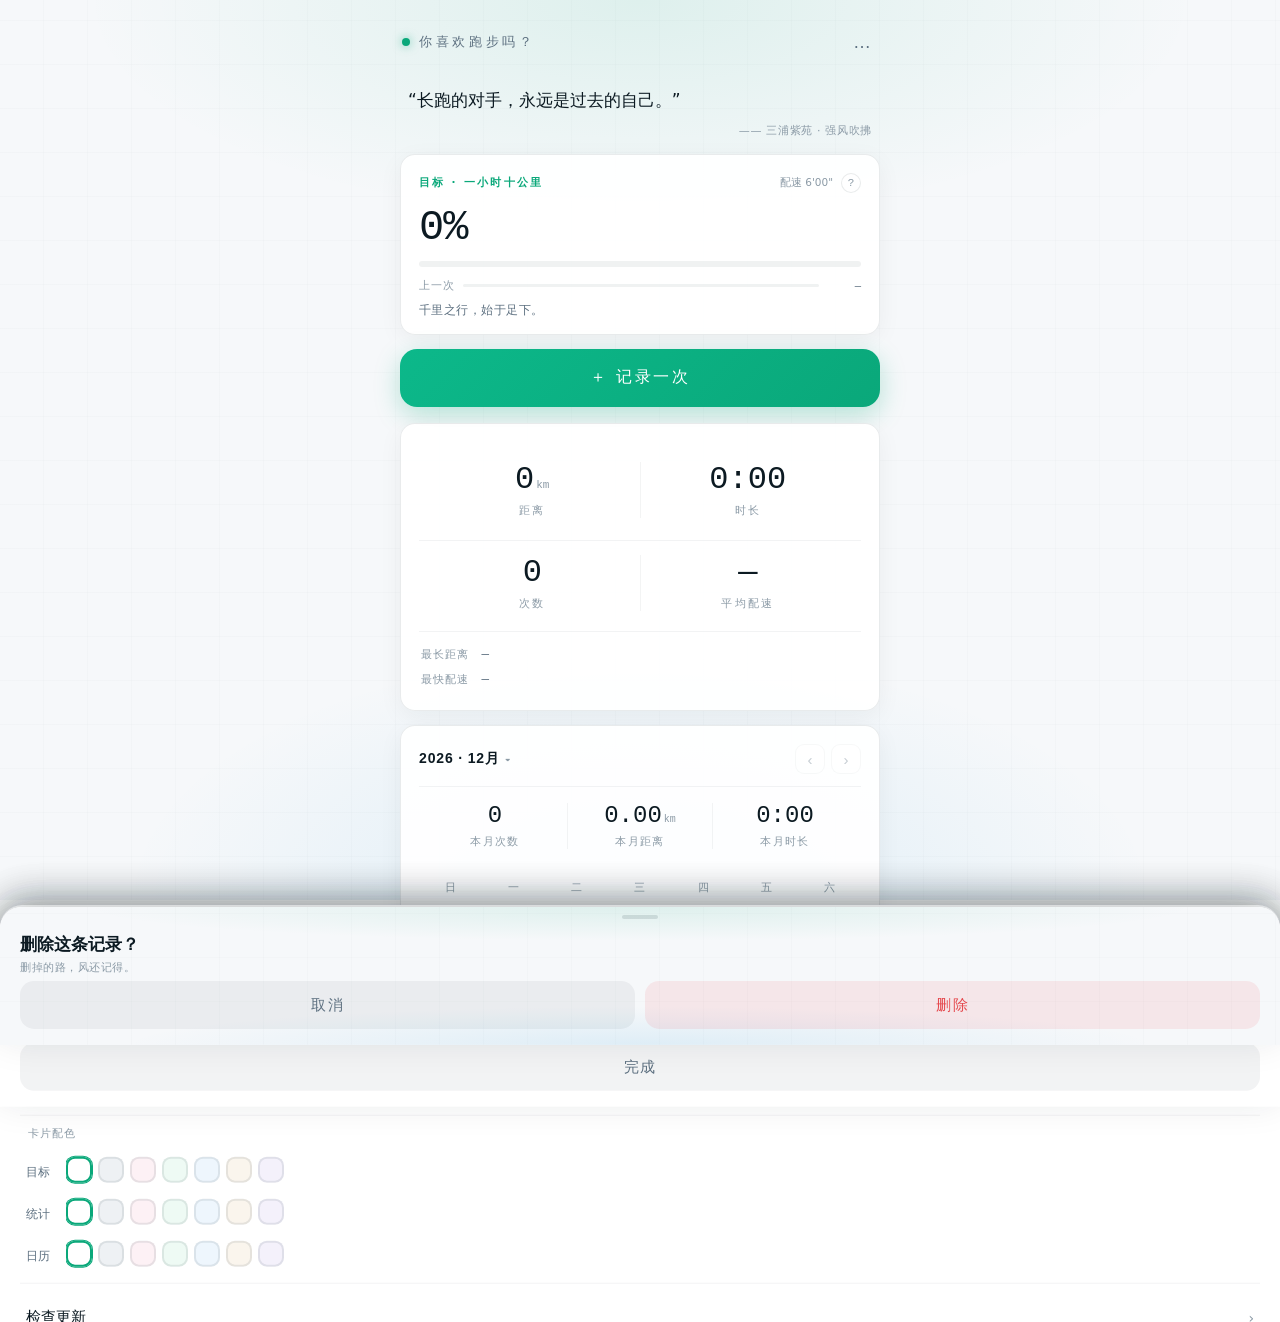
==== src/index.html @ 9d1338ae "v1.0.19: 记录弹「强！」、日历「强」标记、菜单背景与卡片配色" ====
<!DOCTYPE html>
<html lang="zh-CN">
<head>
<meta charset="UTF-8">
<meta name="viewport" content="width=device-width, initial-scale=1, viewport-fit=cover">
<meta name="theme-color" content="#f6f8fa">
<title>强风吹拂2</title>
<link rel="stylesheet" href="style.css">
</head>
<body>
<div class="app">

  <header class="topbar">
    <span class="dot" aria-hidden="true"></span>
    <span class="brand">你喜欢跑步吗？</span>
    <button class="menu-btn" id="menuBtn" aria-label="菜单">&#8230;</button>
  </header>

  <!-- 每日一言 -->
  <section class="quote">
    <p class="quote-text" id="quoteText"></p>
    <p class="quote-author" id="quoteAuthor"></p>
  </section>

  <!-- 目标：一小时十公里 -->
  <section class="card goal" id="goalCard">
    <div class="goal-head">
      <span class="kicker">目标 · 一小时十公里</span>
      <div class="goal-head-right">
        <span class="goal-meta">配速 6&#39;00&quot;</span>
        <button class="info-btn" id="goalInfo" aria-label="进度如何计算">?</button>
      </div>
    </div>
    <div class="goal-nums">
      <span class="big mono" id="goalPct">0%</span>
    </div>
    <div class="bar"><div class="bar-fill" id="goalBar"></div></div>
    <div class="goal-best mono" id="goalBest"></div>
    <div class="last-row">
      <span class="last-lbl">上一次</span>
      <div class="last-bar"><div class="last-fill" id="goalLastBar"></div></div>
      <span class="last-val mono" id="goalLastVal">&mdash;</span>
    </div>
    <p class="goal-pred mono" id="goalPred"></p>
    <p class="poem" id="goalPoem"></p>
  </section>

  <!-- 记录按钮 -->
  <button class="record-btn" id="recordBtn">&#65291; 记录一次</button>

  <!-- 统计 -->
  <section class="card" id="statCard">
    <div class="stats">
      <div class="stat">
        <div class="num mono" id="statDist">0.00<small>km</small></div>
        <div class="lbl">距离</div>
      </div>
      <div class="stat">
        <div class="num mono" id="statTime">0:00</div>
        <div class="lbl">时长</div>
      </div>
    </div>
    <div class="stats stats-b">
      <div class="stat">
        <div class="num mono" id="statCount">0</div>
        <div class="lbl">次数</div>
      </div>
      <div class="stat">
        <div class="num mono" id="statPace">&mdash;</div>
        <div class="lbl">平均配速</div>
      </div>
    </div>
    <div class="best">
      <div class="best-row">
        <span class="best-k">最长距离</span>
        <span class="best-v mono" id="bestDist">&mdash;</span>
      </div>
      <div class="best-row">
        <span class="best-k">最快配速</span>
        <span class="best-v mono" id="bestPace">&mdash;</span>
      </div>
    </div>
  </section>

  <!-- 日历 -->
  <section class="card cal" id="calCard">
    <div class="cal-head">
      <button class="cal-title" id="calTitle" aria-label="跳转月份"></button>
      <div class="cal-nav">
        <button class="nav" id="calPrev" aria-label="上一月">&#8249;</button>
        <button class="nav today-nav" id="calToday">今</button>
        <button class="nav" id="calNext" aria-label="下一月">&#8250;</button>
      </div>
    </div>
    <div class="cal-stats">
      <div class="stat"><div class="num mono" id="mCount">0</div><div class="lbl">本月次数</div></div>
      <div class="stat"><div class="num mono" id="mDist">0.00<small>km</small></div><div class="lbl">本月距离</div></div>
      <div class="stat"><div class="num mono" id="mTime">0:00</div><div class="lbl">本月时长</div></div>
    </div>
    <div class="cal-week"><span>日</span><span>一</span><span>二</span><span>三</span><span>四</span><span>五</span><span>六</span></div>
    <div class="cal-grid" id="calGrid"></div>
    
  </section>

  <footer class="foot">从 0 到 10 km</footer>
</div>

<div class="overlay" id="overlay"></div>

<!-- 记录 / 修改 sheet -->
<div class="sheet" id="recordSheet" role="dialog" aria-modal="true">
  <div class="sheet-handle"></div>
  <div class="sheet-head">
    <div>
      <div class="sheet-title" id="sheetTitle">记录一次</div>
      <div class="sheet-sub">跑过的路，都算数。</div>
    </div>
    <button class="sheet-close" id="sheetClose" aria-label="关闭">&#215;</button>
  </div>
  <div class="sheet-body">
    <div class="field">
      <label>时间</label>
      <div class="field-ctrl">
        <input type="datetime-local" id="fTime">
        <button class="chip" id="fNow">此刻</button>
      </div>
    </div>
    <div class="field">
      <label>距离</label>
      <div class="field-ctrl">
        <input type="number" id="fDist" inputmode="decimal" placeholder="5.00" step="0.01" min="0" max="100">
        <span class="suffix">km</span>
      </div>
    </div>
    <div class="field">
      <label>时长</label>
      <div class="field-ctrl dur">
        <input type="number" id="fMin" inputmode="numeric" placeholder="32" min="0" max="999" aria-label="分钟">
        <span class="colon">:</span>
        <input type="number" id="fSec" inputmode="numeric" placeholder="15" min="0" max="59" aria-label="秒">
      </div>
    </div>
    <div class="pace-chip" id="paceChip">配速 <span id="paceVal" class="mono">&mdash;</span></div>
    <div class="field">
      <label>感受 <span class="opt">· 可不填</span></label>
      <div class="field-ctrl">
        <textarea id="fNote" maxlength="100" rows="3" placeholder="今天跑起来的感觉&hellip;&hellip;"></textarea>
        <span class="counter" id="noteCount">0/100</span>
      </div>
    </div>
  </div>
  <div class="sheet-foot">
    <button class="btn ghost" id="sheetCancel">取消</button>
    <button class="btn primary" id="sheetSave">保存</button>
  </div>
</div>

<!-- 某天详情 sheet -->
<div class="sheet" id="detailSheet" role="dialog" aria-modal="true">
  <div class="sheet-handle"></div>
  <div class="sheet-head">
    <div>
      <div class="sheet-title" id="detailTitle"></div>
      <div class="sheet-sub" id="detailSub"></div>
    </div>
    <button class="sheet-close" id="detailClose" aria-label="关闭">&#215;</button>
  </div>
  <div class="sheet-body" id="detailList"></div>
  <div class="sheet-foot">
    <button class="btn ghost" id="detailDone">完成</button>
  </div>
</div>

<!-- 目标说明 sheet -->
<div class="sheet" id="infoSheet" role="dialog" aria-modal="true">
  <div class="sheet-handle"></div>
  <div class="sheet-head">
    <div>
      <div class="sheet-title">进度怎么算</div>
      <div class="sheet-sub">目标：一次跑完 10 km &middot; 用时 &le; 60 分</div>
    </div>
    <button class="sheet-close" id="infoClose" aria-label="关闭">&#215;</button>
  </div>
  <div class="sheet-body info-body">
    <div class="info-item">
      <div class="info-k">单次含金量</div>
      <div class="info-v">距离达成 &times; (50% + 50% &times; 配速达成)</div>
    </div>
    <div class="info-item">
      <div class="info-k">距离达成</div>
      <div class="info-v">本次距离 &divide; 10 km，封顶 100%</div>
    </div>
    <div class="info-item">
      <div class="info-k">配速达成</div>
      <div class="info-v">6&#39;00&quot; 记 100%，8&#39;00&quot; 记 0%，中间线性</div>
    </div>
    <div class="info-item">
      <div class="info-k">综合进度</div>
      <div class="info-v">历史所有记录里，单次含金量最高的那一次</div>
    </div>
    <div class="info-item">
      <div class="info-k">上一次</div>
      <div class="info-v">最近一次跑步的含金量，仅供参考</div>
    </div>
    <div class="info-item">
      <div class="info-k">达成条件</div>
      <div class="info-v">出现一次 &ge;10 km 且配速 &le;6&#39;00&quot; 的记录</div>
    </div>
    <p class="info-eg mono">例：9 km @ 6&#39;00&quot; &rarr; 90% &times; 100% = 90%<br>慢跑也有积累：3 km @ 10&#39;00&quot; &rarr; 30% &times; 50% = 15%</p>
  </div>
  <div class="sheet-foot">
    <button class="btn ghost" id="infoDone">知道啦</button>
  </div>
</div>
<!-- 月份跳转 sheet -->
<div class="sheet" id="jumpSheet" role="dialog" aria-modal="true">
  <div class="sheet-handle"></div>
  <div class="sheet-head">
    <div>
      <div class="sheet-title">跳转到</div>
      <div class="sheet-sub">有跑步记录的月份</div>
    </div>
    <button class="sheet-close" id="jumpClose" aria-label="关闭">&#215;</button>
  </div>
  <div class="sheet-body" id="jumpList"></div>
</div>
<!-- 菜单 sheet -->
<div class="sheet" id="menuSheet" role="dialog" aria-modal="true">
  <div class="sheet-handle"></div>
  <div class="sheet-head">
    <div>
      <div class="sheet-title">菜单</div>
      <div class="sheet-sub" id="menuVer"></div>
    </div>
    <button class="sheet-close" id="menuClose" aria-label="关闭">&#215;</button>
  </div>
    <div class="bg-sec">
    <div class="bg-lbl">背景</div>
    <div class="bg-row" id="bgRow"></div>
  </div>
  <div class="cardbg-sec">
    <div class="bg-lbl">卡片配色</div>
    <div id="cardBgRows"></div>
  </div>
<div class="menu-list">
    <button class="menu-item" id="menuCheckUpdate"><span>检查更新</span><span class="arrow">&#8250;</span></button>
    <button class="menu-item" id="menuBackup"><span>备份存档</span><span class="arrow">&#8250;</span></button>
    <button class="menu-item" id="menuExport"><span>导出数据（JSON）</span><span class="arrow">&#8250;</span></button>
    <button class="menu-item" id="menuImport"><span>导入数据（JSON）</span><span class="arrow">&#8250;</span></button>
    <button class="menu-item" id="menuDiag"><span>导出诊断日志</span><span class="arrow">&#8250;</span></button>
    <button class="menu-item" id="menuAbout"><span>关于与更新记录</span><span class="arrow">&#8250;</span></button>
  </div>
</div>

<!-- 关于 sheet -->
<div class="sheet" id="aboutSheet" role="dialog" aria-modal="true">
  <div class="sheet-handle"></div>
  <div class="sheet-head">
    <div>
      <div class="sheet-title">强风吹拂2</div>
      <div class="sheet-sub" id="aboutVer"></div>
    </div>
    <button class="sheet-close" id="aboutClose" aria-label="关闭">&#215;</button>
  </div>
  <div class="sheet-body">
    <p class="about-line">从 0 开始，跑向一小时十公里。</p>
    <div class="about-k">更新记录</div>
    <ul class="changelog" id="changelog"></ul>
  </div>
  <div class="sheet-foot">
    <button class="btn ghost" id="aboutDone">完成</button>
  </div>
</div>
<!-- 删除确认 sheet -->
<div class="sheet" id="confirmSheet" role="dialog" aria-modal="true">
  <div class="sheet-handle"></div>
  <div class="confirm-body">
    <div class="sheet-title">删除这条记录？</div>
    <div class="sheet-sub">删掉的路，风还记得。</div>
  </div>
  <div class="sheet-foot">
    <button class="btn ghost" id="confirmCancel">取消</button>
    <button class="btn danger" id="confirmOk">删除</button>
  </div>
</div>

<!-- 彩蛋 -->
<div class="egg" id="egg" role="dialog" aria-modal="true">
  <div class="egg-inner">
    <div class="egg-emoji" id="eggEmoji"></div>
    <div class="egg-title" id="eggTitle"></div>
    <div class="egg-msg" id="eggMsg"></div>
    <button class="btn primary egg-btn" id="eggOk">收下</button>
  </div>
</div>

<!-- 记录鼓励 -->
<div class="praise" id="praise" aria-hidden="true">
  <div class="praise-inner">强！</div>
</div>

<div class="toast" id="toast"></div>
<input type="file" id="importFile" accept="application/json,.json,text/plain" style="display:none">

<script src="app.js"></script>
</body>
</html>
---- src/style.css ----
:root{
  --bg:#f6f8fa;
  --card:#ffffff;
  --ink:#0c1a22;
  --sub:#5d7080;
  --weak:#8b9aa6;
  --green:#0aa87a;
  --blue:#0b8ed6;
  --danger:#e5484d;
  --line:rgba(13,32,45,.09);
  --line-soft:rgba(13,32,45,.05);
  --mono:ui-monospace,"SF Mono",Menlo,Consolas,monospace;
  --sans:-apple-system,"PingFang SC","Microsoft YaHei",system-ui,sans-serif;
}

*{box-sizing:border-box;margin:0;padding:0;-webkit-tap-highlight-color:transparent;}
html{-webkit-text-size-adjust:100%;}

body::before{
  content:'';
  position:fixed;inset:0;z-index:-1;
  background-color:var(--bg);
  background-image:
    radial-gradient(70% 40% at 50% 0%, rgba(10,168,122,.10), transparent 62%),
    radial-gradient(65% 45% at 50% 100%, rgba(11,142,214,.10), transparent 62%),
    repeating-linear-gradient(0deg, transparent 0 43px, rgba(13,32,45,.035) 44px),
    repeating-linear-gradient(90deg, transparent 0 43px, rgba(13,32,45,.035) 44px);
}

body{
  font-family:var(--sans);
  color:var(--ink);

  min-height:100vh;
  min-height:100dvh;
}

.app{
  max-width:520px;
  margin:0 auto;
  padding:calc(env(safe-area-inset-top) + 6px) 20px calc(env(safe-area-inset-bottom) + 110px);
}

.mono{font-family:var(--mono);font-variant-numeric:tabular-nums;}

/* ---------- 顶栏 ---------- */
.topbar{display:flex;align-items:center;gap:9px;padding:14px 2px 18px;}
.dot{
  width:8px;height:8px;border-radius:50%;
  background:var(--green);
  box-shadow:0 0 10px rgba(10,168,122,.55);
  animation:breathe 2.6s ease-in-out infinite;
}
@keyframes breathe{0%,100%{opacity:.5;transform:scale(.85);}50%{opacity:1;transform:scale(1.05);}}
.brand{font-size:13px;color:var(--sub);letter-spacing:.28em;font-weight:500;}
.menu-btn{margin-left:auto;width:32px;height:32px;border:none;background:transparent;color:var(--sub);font-size:18px;line-height:1;cursor:pointer;border-radius:9px;}
.menu-btn:active{background:rgba(13,32,45,.05);}
.menu-list{padding:4px 2px 10px;}
.menu-item{display:flex;justify-content:space-between;align-items:center;width:100%;padding:14px 4px;border:none;background:transparent;font-size:15px;color:var(--ink);cursor:pointer;border-bottom:1px solid var(--line-soft);font-family:var(--sans);}
.menu-item:last-child{border-bottom:none;}
.menu-item .arrow{color:var(--weak);font-size:14px;}
.menu-item:active{color:var(--green);}

/* ---------- 背景选择 ---------- */
.bg-sec{padding:4px 4px 14px;border-bottom:1px solid var(--line-soft);margin-bottom:6px;}
.bg-lbl{font-size:11px;color:var(--weak);letter-spacing:.1em;margin:0 0 10px 4px;}
.bg-row{display:flex;gap:9px;overflow-x:auto;padding:2px 4px 10px;scrollbar-width:none;-webkit-overflow-scrolling:touch;}
.bg-row::-webkit-scrollbar{display:none;}
.bg-swatch{flex:0 0 auto;width:42px;height:42px;border-radius:13px;border:2px solid var(--line);background-color:#f6f8fa;cursor:pointer;padding:0;}
.bg-swatch.on{border-color:var(--green);box-shadow:0 0 0 1px var(--green);}

/* ---------- 卡片配色 ---------- */
.cardbg-sec{padding:4px 4px 6px;border-bottom:1px solid var(--line-soft);margin-bottom:6px;}
.cbg-row{display:flex;align-items:center;gap:8px;padding:4px 2px;}
.cbg-label{flex:0 0 32px;font-size:12px;color:var(--sub);}
.cbg-swatches{display:flex;gap:6px;overflow-x:auto;scrollbar-width:none;-webkit-overflow-scrolling:touch;padding:2px 0 6px;}
.cbg-swatches::-webkit-scrollbar{display:none;}
.cbg-swatch{flex:0 0 auto;width:26px;height:26px;border-radius:9px;border:2px solid var(--line);cursor:pointer;padding:0;}
.cbg-swatch.on{border-color:var(--green);box-shadow:0 0 0 1px var(--green);}
.card.tint-mist{background:rgba(238,241,244,.95);}
.card.tint-sakura{background:rgba(253,241,245,.95);}
.card.tint-mint{background:rgba(238,250,244,.95);}
.card.tint-sky{background:rgba(238,246,253,.95);}
.card.tint-cream{background:rgba(250,245,236,.95);}
.card.tint-lav{background:rgba(244,241,251,.95);}

body[data-bg="snow"]::before{background-color:#ffffff;background-image:none;}
body[data-bg="mist"]::before{background-color:#eef1f4;background-image:none;}
body[data-bg="sakura"]::before{background-color:#fdf1f5;background-image:none;}
body[data-bg="mint"]::before{background-color:#eefaf4;background-image:none;}
body[data-bg="sky"]::before{background-color:#eef6fd;background-image:none;}
body[data-bg="cream"]::before{background-color:#faf5ec;background-image:none;}
body[data-bg="lav"]::before{background-color:#f4f1fb;background-image:none;}
body[data-bg="lines-h"]::before{background-color:#f7f8fa;background-image:repeating-linear-gradient(0deg, transparent 0 13px, rgba(13,32,45,.05) 14px);}
body[data-bg="lines-v"]::before{background-color:#f7f8fa;background-image:repeating-linear-gradient(90deg, transparent 0 13px, rgba(13,32,45,.05) 14px);}
body[data-bg="diag"]::before{background-color:#f7f8fa;background-image:repeating-linear-gradient(45deg, rgba(13,32,45,.05) 0 1px, transparent 1px 11px);}
body[data-bg="grid"]::before{background-color:#f7f8fa;background-image:repeating-linear-gradient(0deg, transparent 0 19px, rgba(13,32,45,.05) 20px),repeating-linear-gradient(90deg, transparent 0 19px, rgba(13,32,45,.05) 20px);}
body[data-bg="dots"]::before{background-color:#f7f8fa;background-image:radial-gradient(rgba(13,32,45,.09) 1.2px, transparent 1.3px);background-size:16px 16px;}
body[data-bg="waves"]::before{background-color:#f7f8fa;background-image:radial-gradient(circle at 0 0, rgba(13,32,45,.055) 2px, transparent 2.5px),radial-gradient(circle at 16px 16px, rgba(13,32,45,.055) 2px, transparent 2.5px);background-size:32px 32px;}
body[data-bg="cross"]::before{background-color:#f7f8fa;background-image:repeating-linear-gradient(45deg, rgba(13,32,45,.045) 0 1px, transparent 1px 12px),repeating-linear-gradient(-45deg, rgba(13,32,45,.045) 0 1px, transparent 1px 12px);}

.about-line{font-size:13px;color:var(--sub);margin-bottom:14px;}
.about-k{font-size:11px;color:var(--weak);letter-spacing:.1em;margin-bottom:8px;}
.changelog{list-style:none;}
.changelog li{font-size:12.5px;color:var(--ink);line-height:1.7;padding:6px 0;border-bottom:1px solid var(--line-soft);}
.changelog li:last-child{border-bottom:none;}

/* ---------- 卡片 ---------- */
.card{
  background:rgba(255,255,255,.92);
  border:1px solid var(--line);
  border-radius:15px;
  box-shadow:0 6px 24px rgba(13,32,45,.05);
  padding:18px 18px 16px;
  margin-bottom:14px;
}

/* ---------- 每日一言 ---------- */
.quote{padding:10px 8px 16px;}
.quote-text{
  font-size:17px;line-height:1.7;font-weight:500;
  animation:quoteIn .6s cubic-bezier(.22,.61,.36,1), quoteBreath 5s ease-in-out 1s infinite;
}
.quote-author{text-align:right;margin-top:8px;font-size:11px;color:var(--weak);letter-spacing:.06em;}
@keyframes quoteIn{from{opacity:0;transform:translateY(8px);}to{opacity:1;transform:none;}}
@keyframes quoteBreath{0%,100%{opacity:1;}50%{opacity:.78;}}

/* ---------- 目标 ---------- */
.goal-head{display:flex;justify-content:space-between;align-items:center;margin-bottom:14px;gap:10px;}
.kicker{font-size:10.5px;color:var(--green);letter-spacing:.22em;font-weight:600;}
.goal-meta{font-size:10.5px;color:var(--weak);white-space:nowrap;}
.bar{height:6px;border-radius:999px;background:rgba(13,32,45,.06);overflow:hidden;margin-bottom:12px;}
.bar-fill{
  height:100%;width:0;border-radius:999px;
  background:linear-gradient(90deg,#0aa87a,#2bd9a4);
  box-shadow:0 0 12px rgba(10,168,122,.4);
  transition:width .6s cubic-bezier(.22,.61,.36,1);
}
.goal-nums{display:flex;align-items:baseline;gap:6px;margin-bottom:12px;}
.goal-nums .big{font-size:clamp(30px,9vw,42px);font-weight:200;letter-spacing:-.02em;line-height:1;}
.goal-best{font-size:11px;color:var(--sub);white-space:nowrap;font-weight:400;text-align:right;} .goal-best:empty{display:none;}
.goal-pred{font-size:11px;color:var(--weak);margin-top:8px;text-align:right;letter-spacing:.04em;}
.goal-head-right{display:flex;align-items:center;gap:8px;}
.info-btn{
  width:20px;height:20px;border:1px solid var(--line);border-radius:50%;
  background:#fff;color:var(--weak);font-family:var(--mono);font-size:11px;
  cursor:pointer;display:flex;align-items:center;justify-content:center;padding:0;
}
.info-btn:active{transform:scale(.92);}
.last-row{display:flex;align-items:center;gap:8px;margin-top:10px;}
.last-lbl{font-size:10.5px;color:var(--weak);letter-spacing:.1em;white-space:nowrap;}
.last-bar{flex:1;height:3px;border-radius:999px;background:rgba(13,32,45,.06);overflow:hidden;}
.last-fill{height:100%;width:0;border-radius:999px;background:rgba(10,168,122,.5);transition:width .6s cubic-bezier(.22,.61,.36,1);}
.last-val{font-size:10.5px;color:var(--sub);min-width:34px;text-align:right;white-space:nowrap;}
.info-body{padding-bottom:2px;}
.info-item{padding:10px 0;border-bottom:1px solid var(--line-soft);}
.info-item:last-of-type{border-bottom:none;}
.info-k{font-size:11px;color:var(--weak);letter-spacing:.08em;margin-bottom:4px;}
.info-v{font-size:13px;color:var(--ink);line-height:1.6;}
.info-eg{margin-top:12px;font-size:11.5px;color:var(--green);background:rgba(10,168,122,.06);border:1px solid rgba(10,168,122,.16);border-radius:10px;padding:8px 12px;text-align:center;}
.poem{margin-top:10px;font-size:11.5px;color:var(--sub);letter-spacing:.04em;}

/* ---------- 记录按钮 ---------- */
.record-btn{
  display:block;width:100%;height:58px;margin:6px 0 16px;
  border:none;border-radius:17px;cursor:pointer;
  font-family:var(--sans);font-size:16px;letter-spacing:.16em;color:#fff;
  background:linear-gradient(135deg,#0cb88a,#0aa87a);
  box-shadow:0 8px 26px rgba(10,168,122,.28);
  animation:glow 4s ease-in-out infinite;
}
.record-btn:active{transform:scale(.985);}
@keyframes glow{0%,100%{box-shadow:0 8px 26px rgba(10,168,122,.28);}50%{box-shadow:0 10px 38px rgba(10,168,122,.46);}}

/* ---------- 统计 ---------- */
.stats{display:flex;padding:20px 6px;}
.stat{flex:1;text-align:center;}
.stat + .stat{border-left:1px solid var(--line-soft);}
.stat .num{font-size:clamp(24px,7vw,32px);font-weight:200;line-height:1.1;}
.stat .num small{font-size:11px;color:var(--weak);font-weight:400;margin-left:2px;}
.stat .lbl{margin-top:6px;font-size:11px;color:var(--weak);letter-spacing:.2em;}


/* ---------- 次数 / 平均配速（第二行） ---------- */
.stats-b{border-top:1px solid var(--line-soft);padding:14px 6px 18px;margin-top:2px;}

.best{border-top:1px solid var(--line-soft);padding:10px 2px 2px;margin-top:2px;}
.best-row{display:grid;grid-template-columns:auto 1fr;align-items:center;padding:5px 0;gap:12px;}
.best-k{font-size:11px;color:var(--weak);letter-spacing:.1em;white-space:nowrap;}
.best-v{display:flex;align-items:center;font-size:12.5px;color:var(--sub);font-variant-numeric:tabular-nums;} .bv{white-space:nowrap;} .bv-d{min-width:82px;text-align:right;} .bv-p{min-width:62px;text-align:right;} .bv-date{margin-left:auto;text-align:right;}

/* ---------- 日历 ---------- */
.cal-stats{display:flex;padding:16px 4px 14px;border-top:1px solid var(--line-soft);margin-bottom:14px;}
.cal-stats .stat .num{font-size:clamp(18px,5.5vw,24px);}
.cal-stats .stat .num small{font-size:10px;}
.cal-stats .stat .lbl{margin-top:5px;font-size:10.5px;letter-spacing:.14em;}
.cal-head{display:flex;justify-content:space-between;align-items:center;margin-bottom:12px;}
.cal-title{font-size:14px;font-weight:600;letter-spacing:.06em;border:none;background:transparent;color:var(--ink);cursor:pointer;padding:0;display:inline-flex;align-items:center;gap:5px;}
.cal-title::after{content:'▾';font-size:10px;color:var(--weak);}
.jump-item.current{color:var(--green);font-weight:600;}
.jump-empty{font-size:12.5px;color:var(--weak);text-align:center;padding:26px 0;}
.cal-nav{display:flex;gap:6px;}
.nav.disabled{opacity:.35;pointer-events:none;}
.nav{
  width:30px;height:30px;border:1px solid var(--line);
  background:#fff;border-radius:9px;color:var(--sub);
  font-size:15px;cursor:pointer;line-height:1;
  display:flex;align-items:center;justify-content:center;
}
.nav:active{transform:scale(.94);}
.today-nav{font-size:11px;letter-spacing:.05em;display:none;}
.today-nav.show{display:flex;}
.cal-week{display:grid;grid-template-columns:repeat(7,1fr);margin-bottom:4px;}
.cal-week span{text-align:center;font-size:10.5px;color:var(--weak);padding:4px 0;}
.cal-grid{display:grid;grid-template-columns:repeat(7,1fr);gap:2px;}
.day{
  height:46px;display:flex;flex-direction:column;align-items:center;justify-content:center;gap:3px;
  border-radius:12px;cursor:pointer;font-size:13px;color:var(--ink);
}
.day.blank{cursor:default;}
.day.today{border:1px solid var(--green);color:var(--green);font-weight:600;}
.day .mark{font-size:10px;line-height:1;font-weight:600;color:transparent;}
.day.has .mark{color:var(--blue);text-shadow:0 0 8px rgba(11,142,214,.45);}
.day:active{background:rgba(13,32,45,.04);}


.foot{text-align:center;font-size:10.5px;color:var(--weak);letter-spacing:.2em;padding-top:8px;}

/* ---------- 弹层 ---------- */
.overlay{
  position:fixed;inset:0;z-index:30;
  background:rgba(13,32,45,.22);
  opacity:0;pointer-events:none;transition:opacity .3s;
}
.overlay.open{opacity:1;pointer-events:auto;}

.sheet{
  position:fixed;left:0;right:0;bottom:0;z-index:40;
  background:#fff;border-radius:22px 22px 0 0;
  padding:8px 20px calc(env(safe-area-inset-bottom) + 16px);
  max-height:88dvh;overflow-y:auto;
  box-shadow:0 -8px 40px rgba(13,32,45,.12);
  transform:translateY(105%);
  transition:transform .3s cubic-bezier(.22,.61,.36,1);
}
.sheet.open{transform:translateY(0);}
.sheet-handle{width:36px;height:4px;border-radius:999px;background:rgba(13,32,45,.12);margin:0 auto 14px;}
.sheet-head{display:flex;justify-content:space-between;align-items:flex-start;margin-bottom:16px;}
.sheet-title{font-size:17px;font-weight:600;}
.sheet-sub{font-size:11px;color:var(--weak);margin-top:4px;letter-spacing:.05em;}
.sheet-close{
  width:30px;height:30px;border:none;border-radius:50%;
  background:rgba(13,32,45,.05);color:var(--sub);font-size:16px;cursor:pointer;
}
.confirm-body::before{
  content:'';
  position:fixed;inset:0;z-index:-1;
  background-color:var(--bg);
  background-image:
    radial-gradient(70% 40% at 50% 0%, rgba(10,168,122,.10), transparent 62%),
    radial-gradient(65% 45% at 50% 100%, rgba(11,142,214,.10), transparent 62%),
    repeating-linear-gradient(0deg, transparent 0 43px, rgba(13,32,45,.035) 44px),
    repeating-linear-gradient(90deg, transparent 0 43px, rgba(13,32,45,.035) 44px);
}

body{padding:6px 2px 18px;}

/* ---------- 表单 ---------- */
.field{margin-bottom:16px;}
.field label{display:flex;justify-content:space-between;font-size:11px;color:var(--sub);letter-spacing:.1em;margin-bottom:8px;}
.field label .opt{color:var(--weak);font-weight:400;letter-spacing:.05em;}
.field-ctrl{
  display:flex;align-items:center;gap:8px;
  background:rgba(13,32,45,.03);border:1px solid var(--line);
  border-radius:12px;padding:0 12px;min-height:46px;
}
.field input,.field textarea{
  border:none;outline:none;background:transparent;
  font-family:var(--mono);font-size:16px;color:var(--ink);
  width:100%;padding:10px 0;font-variant-numeric:tabular-nums;
}
.field .suffix,.field .colon{font-size:12px;color:var(--weak);}
.dur input{text-align:center;}
.counter{font-size:10.5px;color:var(--weak);white-space:nowrap;}
.field textarea{font-family:var(--sans);resize:none;line-height:1.6;font-size:16px;}
.chip{
  border:1px solid var(--line);background:#fff;border-radius:999px;
  padding:5px 12px;font-size:11px;color:var(--sub);cursor:pointer;white-space:nowrap;
}
.chip:active{transform:scale(.95);}
.pace-chip{
  display:inline-flex;align-items:center;gap:6px;
  font-size:12px;color:var(--sub);margin:-2px 0 16px;
  background:rgba(10,168,122,.08);border:1px solid rgba(10,168,122,.18);
  border-radius:999px;padding:5px 12px;
}
.pace-chip .mono{font-size:14px;color:var(--green);font-weight:500;}
.pace-chip.slow{background:rgba(11,142,214,.07);border-color:rgba(11,142,214,.18);}
.pace-chip.slow .mono{color:var(--blue);}

/* ---------- 按钮 ---------- */
.sheet-foot{display:flex;gap:10px;padding-top:6px;}
.btn{
  flex:1;height:48px;border:none;border-radius:14px;
  font-family:var(--sans);font-size:15px;letter-spacing:.1em;cursor:pointer;
}
.btn:active{transform:scale(.98);}
.btn.primary{background:linear-gradient(135deg,#0cb88a,#0aa87a);color:#fff;box-shadow:0 8px 22px rgba(10,168,122,.3);}
.btn.ghost{background:rgba(13,32,45,.05);color:var(--sub);}
.btn.danger{background:rgba(229,72,77,.1);color:var(--danger);}
.btn:disabled{opacity:.4;cursor:default;}

/* ---------- 详情列表 ---------- */
.run-row{padding:13px 2px;border-bottom:1px solid var(--line-soft);display:flex;align-items:flex-start;gap:12px;}
.run-row:last-child{border-bottom:none;}
.run-time{font-family:var(--mono);font-size:13px;color:var(--sub);width:46px;padding-top:2px;}
.run-main{flex:1;}
.run-meta{font-family:var(--mono);font-size:13.5px;color:var(--ink);font-variant-numeric:tabular-nums;}
.run-note{font-size:12px;color:var(--sub);margin-top:5px;line-height:1.55;}
.run-del{border:none;background:transparent;color:var(--weak);font-size:14px;padding:4px 6px;cursor:pointer;border-radius:8px;}
.run-del:active{color:var(--danger);background:rgba(229,72,77,.08);}

/* ---------- toast ---------- */
.toast{
  position:fixed;left:50%;bottom:calc(env(safe-area-inset-bottom) + 40px);
  transform:translate(-50%,16px);
  background:rgba(12,26,34,.92);color:#fff;
  font-size:13px;padding:10px 18px;border-radius:999px;
  opacity:0;pointer-events:none;z-index:50;
  transition:opacity .24s,transform .24s;letter-spacing:.04em;
}
.toast.show{opacity:1;transform:translate(-50%,0);}

@media (prefers-reduced-motion: reduce){
  *{animation:none !important;transition:none !important;}
}
/* 彩蛋 */
.egg{position:fixed;inset:0;z-index:90;display:flex;align-items:center;justify-content:center;background:rgba(13,32,45,.28);backdrop-filter:blur(6px);-webkit-backdrop-filter:blur(6px);opacity:0;pointer-events:none;transition:opacity .3s;}
.egg.open{opacity:1;pointer-events:auto;}
.egg-inner{width:min(320px,84vw);text-align:center;padding:36px 26px 26px;border-radius:24px;background:linear-gradient(165deg,#fff 0%,#fdf3f6 52%,#eaf6fb 100%);box-shadow:0 18px 50px rgba(13,32,45,.16),0 0 60px rgba(244,181,201,.38);transform:translateY(16px) scale(.98);transition:transform .35s ease;}
.egg.open .egg-inner{transform:translateY(0) scale(1);}
.egg-emoji{font-size:46px;line-height:1;margin-bottom:14px;}
.egg-title{font-size:18px;font-weight:600;color:var(--ink);letter-spacing:.04em;}
.egg-msg{margin:10px 0 24px;font-size:13.5px;color:var(--sub);line-height:1.7;}
/* 记录鼓励 */
@keyframes praisePulse{0%,100%{box-shadow:0 16px 44px rgba(13,32,45,.16),0 0 70px rgba(244,181,201,.42);}50%{box-shadow:0 16px 44px rgba(13,32,45,.2),0 0 100px rgba(244,181,201,.62);}}
.praise{position:fixed;inset:0;z-index:92;display:flex;align-items:center;justify-content:center;background:rgba(13,32,45,.16);backdrop-filter:blur(4px);-webkit-backdrop-filter:blur(4px);opacity:0;pointer-events:none;transition:opacity .28s;}
.praise.open{opacity:1;pointer-events:auto;}
.praise-inner{font-size:54px;font-weight:800;letter-spacing:.08em;padding:26px 52px;border-radius:999px;color:#e35d7f;background:linear-gradient(160deg,#fff 0%,#fdf1f5 55%,#eaf6fb 100%);transform:scale(.82);transition:transform .34s cubic-bezier(.34,1.56,.64,1);animation:praisePulse 1.3s ease-in-out infinite;}
.praise.open .praise-inner{transform:scale(1);}

.egg-btn{width:100%;}
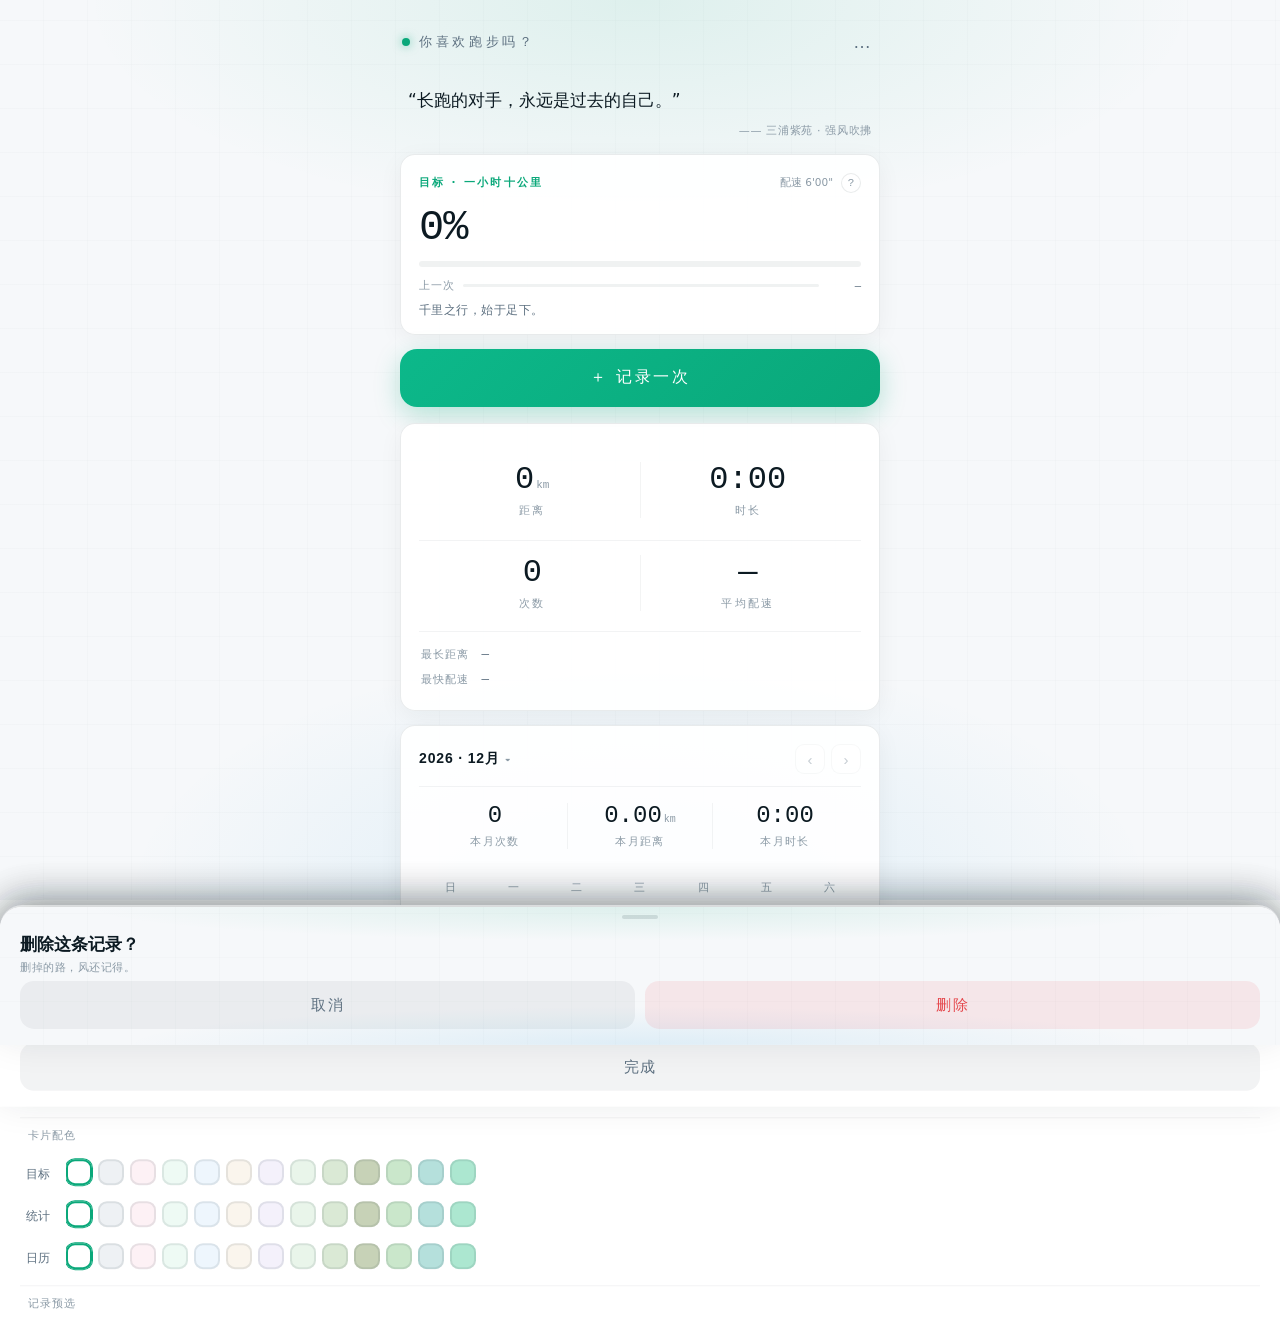
==== commit 3f555bbb: "v1.0.21: 击掌庆祝（无背景大emoji）、记录预选值、距离时长默认0" ====
--- a/src/index.html
+++ b/src/index.html
@@ -131,6 +131,7 @@
         <input type="number" id="fDist" inputmode="decimal" placeholder="5.00" step="0.01" min="0" max="100">
         <span class="suffix">km</span>
       </div>
+      <div class="preset-row" id="presetDist"></div>
     </div>
     <div class="field">
       <label>时长</label>
@@ -139,6 +140,7 @@
         <span class="colon">:</span>
         <input type="number" id="fSec" inputmode="numeric" placeholder="15" min="0" max="59" aria-label="秒">
       </div>
+      <div class="preset-row" id="presetDur"></div>
     </div>
     <div class="pace-chip" id="paceChip">配速 <span id="paceVal" class="mono">&mdash;</span></div>
     <div class="field">
@@ -147,6 +149,7 @@
         <textarea id="fNote" maxlength="100" rows="3" placeholder="今天跑起来的感觉&hellip;&hellip;"></textarea>
         <span class="counter" id="noteCount">0/100</span>
       </div>
+      <div class="preset-row preset-feel" id="presetFeel"></div>
     </div>
   </div>
   <div class="sheet-foot">
@@ -241,6 +244,11 @@
   <div class="cardbg-sec">
     <div class="bg-lbl">卡片配色</div>
     <div id="cardBgRows"></div>
+  </div>
+
+  <div class="preset-sec">
+    <div class="bg-lbl">记录预选</div>
+    <div id="presetSettings"></div>
   </div>
 <div class="menu-list">
     <button class="menu-item" id="menuCheckUpdate"><span>检查更新</span><span class="arrow">&#8250;</span></button>
@@ -296,7 +304,9 @@
 
 <!-- 记录鼓励 -->
 <div class="praise" id="praise" aria-hidden="true">
-  <div class="praise-inner">强！</div>
+  <div class="praise-inner">
+    <button class="praise-btn" id="praiseBtn" type="button" aria-label="击掌庆祝">🖐️</button>
+  </div>
 </div>
 
 <div class="toast" id="toast"></div>
--- a/src/style.css
+++ b/src/style.css
@@ -83,6 +83,12 @@
 .card.tint-sky{background:rgba(238,246,253,.95);}
 .card.tint-cream{background:rgba(250,245,236,.95);}
 .card.tint-lav{background:rgba(244,241,251,.95);}
+.card.tint-grass{background:rgba(232,245,233,.95);}
+.card.tint-matcha{background:rgba(216,232,211,.95);}
+.card.tint-sage{background:rgba(197,208,180,.95);}
+.card.tint-moss{background:rgba(200,230,201,.95);}
+.card.tint-seafoam{background:rgba(178,223,219,.95);}
+.card.tint-celadon{background:rgba(168,230,206,.95);}
 
 body[data-bg="snow"]::before{background-color:#ffffff;background-image:none;}
 body[data-bg="mist"]::before{background-color:#eef1f4;background-image:none;}
@@ -91,6 +97,12 @@
 body[data-bg="sky"]::before{background-color:#eef6fd;background-image:none;}
 body[data-bg="cream"]::before{background-color:#faf5ec;background-image:none;}
 body[data-bg="lav"]::before{background-color:#f4f1fb;background-image:none;}
+body[data-bg="grass"]::before{background-color:#e8f5e9;background-image:none;}
+body[data-bg="matcha"]::before{background-color:#d8e8d3;background-image:none;}
+body[data-bg="sage"]::before{background-color:#c5d0b4;background-image:none;}
+body[data-bg="moss"]::before{background-color:#c8e6c9;background-image:none;}
+body[data-bg="seafoam"]::before{background-color:#b2dfdb;background-image:none;}
+body[data-bg="celadon"]::before{background-color:#a8e6ce;background-image:none;}
 body[data-bg="lines-h"]::before{background-color:#f7f8fa;background-image:repeating-linear-gradient(0deg, transparent 0 13px, rgba(13,32,45,.05) 14px);}
 body[data-bg="lines-v"]::before{background-color:#f7f8fa;background-image:repeating-linear-gradient(90deg, transparent 0 13px, rgba(13,32,45,.05) 14px);}
 body[data-bg="diag"]::before{background-color:#f7f8fa;background-image:repeating-linear-gradient(45deg, rgba(13,32,45,.05) 0 1px, transparent 1px 11px);}
@@ -346,7 +358,23 @@
 @keyframes praisePulse{0%,100%{box-shadow:0 16px 44px rgba(13,32,45,.16),0 0 70px rgba(244,181,201,.42);}50%{box-shadow:0 16px 44px rgba(13,32,45,.2),0 0 100px rgba(244,181,201,.62);}}
 .praise{position:fixed;inset:0;z-index:92;display:flex;align-items:center;justify-content:center;background:rgba(13,32,45,.16);backdrop-filter:blur(4px);-webkit-backdrop-filter:blur(4px);opacity:0;pointer-events:none;transition:opacity .28s;}
 .praise.open{opacity:1;pointer-events:auto;}
-.praise-inner{font-size:54px;font-weight:800;letter-spacing:.08em;padding:26px 52px;border-radius:999px;color:#e35d7f;background:linear-gradient(160deg,#fff 0%,#fdf1f5 55%,#eaf6fb 100%);transform:scale(.82);transition:transform .34s cubic-bezier(.34,1.56,.64,1);animation:praisePulse 1.3s ease-in-out infinite;}
+.praise-inner{display:flex;flex-direction:column;align-items:center;padding:22px;border-radius:999px;color:#e35d7f;background:linear-gradient(160deg,#fff 0%,#fdf1f5 55%,#eaf6fb 100%);transform:scale(.82);transition:transform .34s cubic-bezier(.34,1.56,.64,1);animation:praisePulse 1.3s ease-in-out infinite;}
+.praise-btn{width:130px;height:130px;border:none;background:transparent;font-size:76px;line-height:1;display:flex;align-items:center;justify-content:center;cursor:pointer;transition:transform .16s ease;-webkit-tap-highlight-color:transparent;}
+.praise-btn:active{transform:scale(.86);}
 .praise.open .praise-inner{transform:scale(1);}
+body.shake{animation:screenShake .7s cubic-bezier(.36,.07,.19,.97);}
+@keyframes screenShake{10%,90%{transform:translateX(-2px);}20%,80%{transform:translateX(5px);}30%,50%,70%{transform:translateX(-8px);}40%,60%{transform:translateX(8px);}}
+.confetti-piece{position:fixed;top:-20px;z-index:120;border-radius:3px;opacity:0;pointer-events:none;animation:confettiFall 2.2s ease-in forwards;}
+@keyframes confettiFall{0%{transform:translate(0,0) rotate(0deg);opacity:1;}100%{transform:translate(var(--drift,0),110vh) rotate(720deg);opacity:.55;}}
 
 .egg-btn{width:100%;}
+.preset-row{display:flex;flex-wrap:wrap;gap:8px;margin-top:10px;}
+.preset-row .chip{font-size:12px;padding:6px 14px;background:#f7f9fb;}
+.preset-row .chip:active{transform:scale(.94);}
+.preset-sec{padding:4px 4px 14px;border-bottom:1px solid var(--line-soft);margin-bottom:6px;}
+.preset-set-row{margin-bottom:12px;}
+.preset-set-row .bg-lbl{margin-bottom:8px;}
+.preset-set-inputs{display:flex;gap:8px;flex-wrap:wrap;}
+.preset-in{flex:1;min-width:64px;border:1px solid var(--line);background:#fff;border-radius:12px;padding:9px 12px;font-size:14px;color:var(--ink);}
+.preset-in:focus{outline:none;border-color:rgba(10,168,122,.45);}
+#presetSettings .btn{width:100%;margin-top:4px;}
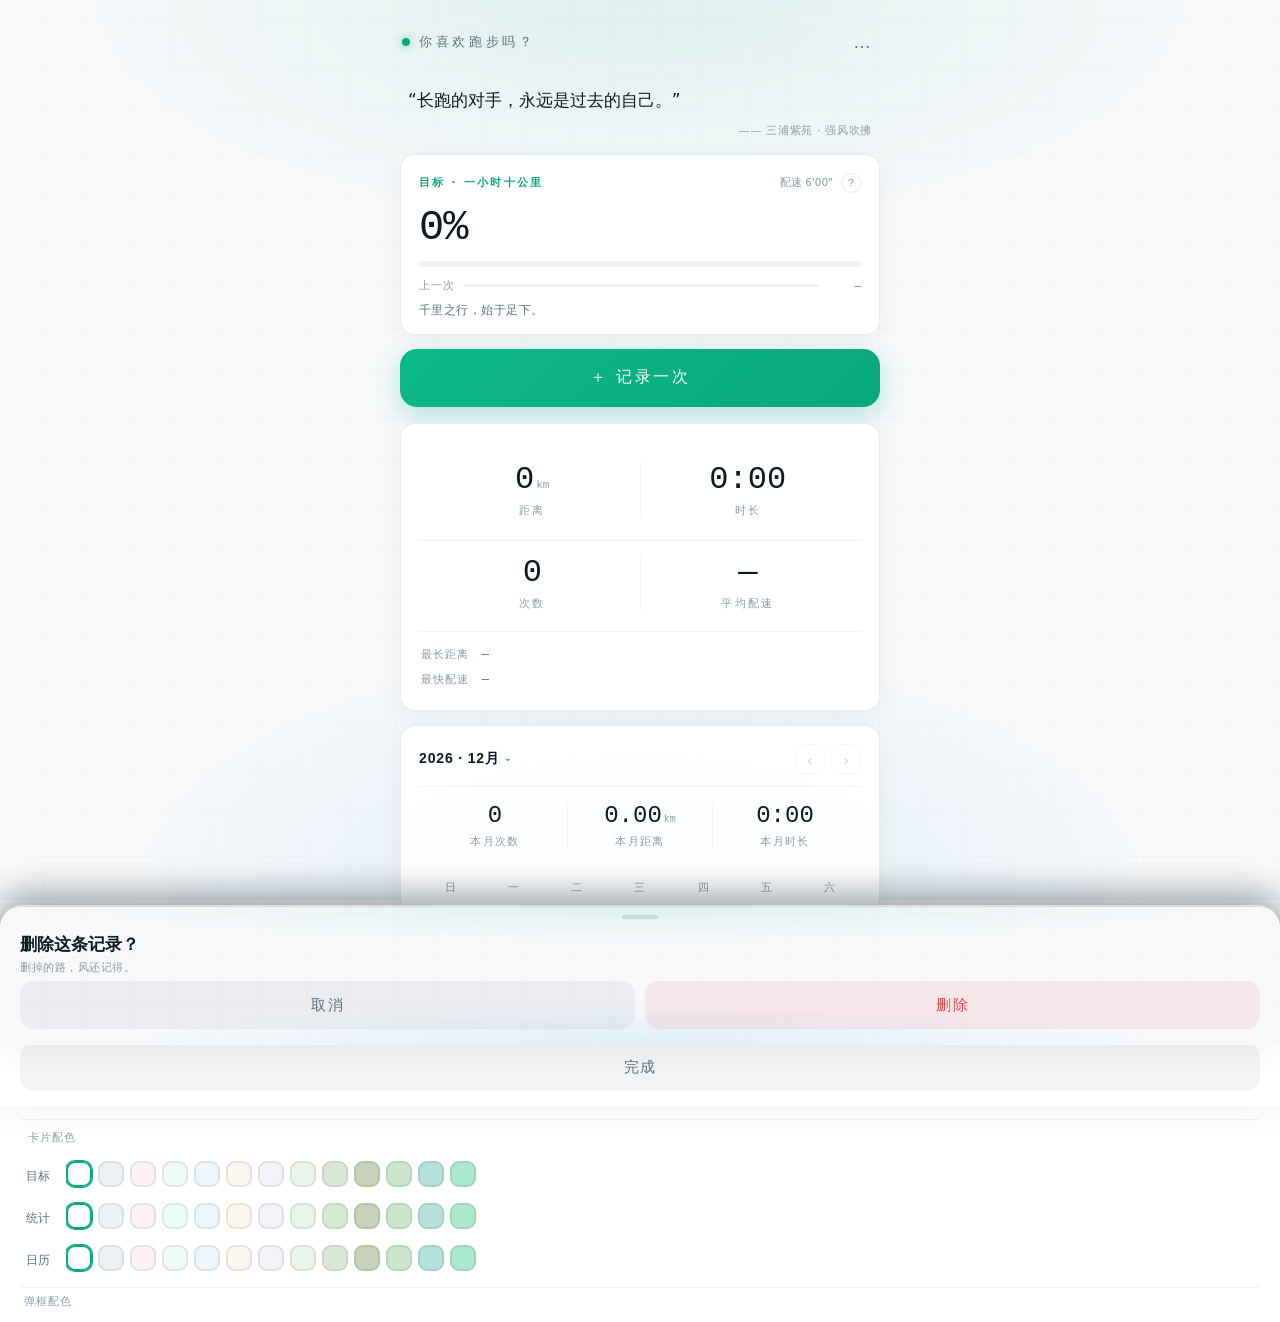
==== commit eef2e408: "v1.0.22: 菜单新增弹框配色，可统一设置所有弹框背景颜色" ====
--- a/src/index.html
+++ b/src/index.html
@@ -246,6 +246,11 @@
     <div id="cardBgRows"></div>
   </div>
 
+  <div class="sheetbg-sec">
+    <div class="bg-lbl">弹框配色</div>
+    <div class="bg-row" id="sheetBgRow"></div>
+  </div>
+
   <div class="preset-sec">
     <div class="bg-lbl">记录预选</div>
     <div id="presetSettings"></div>
--- a/src/style.css
+++ b/src/style.css
@@ -377,4 +377,18 @@
 .preset-set-inputs{display:flex;gap:8px;flex-wrap:wrap;}
 .preset-in{flex:1;min-width:64px;border:1px solid var(--line);background:#fff;border-radius:12px;padding:9px 12px;font-size:14px;color:var(--ink);}
 .preset-in:focus{outline:none;border-color:rgba(10,168,122,.45);}
-#presetSettings .btn{width:100%;margin-top:4px;}+#presetSettings .btn{width:100%;margin-top:4px;}
+
+/* ---------- 弹框配色 ---------- */
+body[data-sheetbg="mist"] .sheet{background:rgba(238,241,244,.98);}
+body[data-sheetbg="sakura"] .sheet{background:rgba(253,241,245,.98);}
+body[data-sheetbg="mint"] .sheet{background:rgba(238,250,244,.98);}
+body[data-sheetbg="sky"] .sheet{background:rgba(238,246,253,.98);}
+body[data-sheetbg="cream"] .sheet{background:rgba(250,245,236,.98);}
+body[data-sheetbg="lav"] .sheet{background:rgba(244,241,251,.98);}
+body[data-sheetbg="grass"] .sheet{background:rgba(232,245,233,.98);}
+body[data-sheetbg="matcha"] .sheet{background:rgba(216,232,211,.98);}
+body[data-sheetbg="sage"] .sheet{background:rgba(197,208,180,.98);}
+body[data-sheetbg="moss"] .sheet{background:rgba(200,230,201,.98);}
+body[data-sheetbg="seafoam"] .sheet{background:rgba(178,223,219,.98);}
+body[data-sheetbg="celadon"] .sheet{background:rgba(168,230,206,.98);}
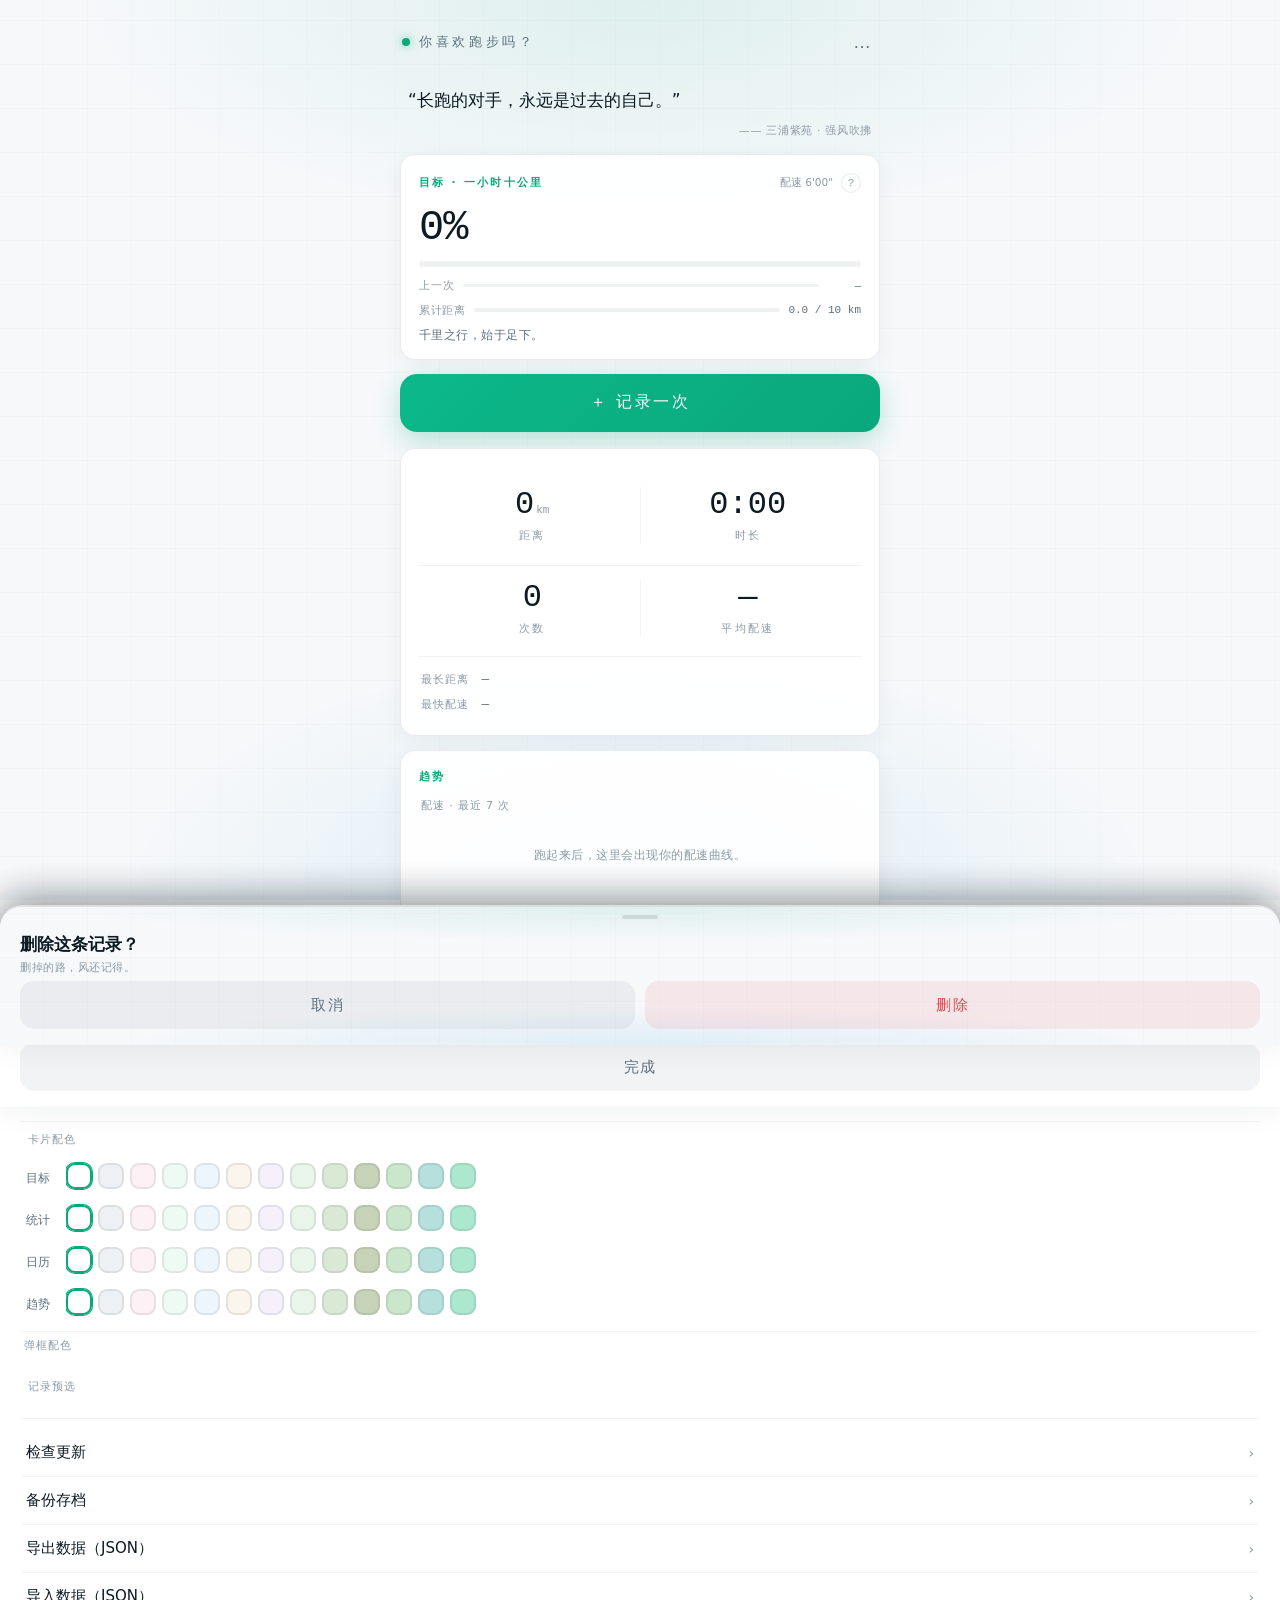
==== commit 08c9f525: "v1.0.23: 新增趋势图表与目标累计距离进度" ====
--- a/src/index.html
+++ b/src/index.html
@@ -42,6 +42,11 @@
       <span class="last-val mono" id="goalLastVal">&mdash;</span>
     </div>
     <p class="goal-pred mono" id="goalPred"></p>
+    <div class="cum-row">
+      <span class="cum-lbl">累计距离</span>
+      <div class="cum-bar"><div class="cum-fill" id="goalCumBar"></div></div>
+      <span class="cum-val mono" id="goalCumVal">&mdash;</span>
+    </div>
     <p class="poem" id="goalPoem"></p>
   </section>
 
@@ -79,6 +84,19 @@
         <span class="best-k">最快配速</span>
         <span class="best-v mono" id="bestPace">&mdash;</span>
       </div>
+    </div>
+  </section>
+
+  <!-- 趋势 -->
+  <section class="card trend" id="trendCard">
+    <div class="trend-head"><span class="kicker">趋势</span></div>
+    <div class="trend-sec">
+      <div class="trend-lbl">配速 · 最近 7 次</div>
+      <div class="chart" id="paceChart"></div>
+    </div>
+    <div class="trend-sec">
+      <div class="trend-lbl">月度距离 · 近 6 月</div>
+      <div class="chart" id="monthChart"></div>
     </div>
   </section>
 
--- a/src/style.css
+++ b/src/style.css
@@ -392,3 +392,17 @@
 body[data-sheetbg="moss"] .sheet{background:rgba(200,230,201,.98);}
 body[data-sheetbg="seafoam"] .sheet{background:rgba(178,223,219,.98);}
 body[data-sheetbg="celadon"] .sheet{background:rgba(168,230,206,.98);}
+/* ---------- 趋势图表 ---------- */
+.trend{padding-top:14px;}
+.trend-head{margin-bottom:6px;}
+.trend-sec{margin-top:14px;}
+.trend-lbl{font-size:11px;color:var(--weak);letter-spacing:.08em;margin:0 0 8px 2px;}
+.chart{width:100%;}
+.chart svg{width:100%;height:auto;display:block;}
+.chart-empty{font-size:12px;color:var(--weak);text-align:center;padding:26px 0 30px;letter-spacing:.04em;}
+/* 目标卡累计距离 */
+.cum-row{display:flex;align-items:center;gap:8px;margin-top:10px;}
+.cum-lbl{flex:0 0 auto;font-size:11px;color:var(--weak);letter-spacing:.06em;}
+.cum-bar{flex:1;height:4px;border-radius:999px;background:rgba(13,32,45,.06);overflow:hidden;}
+.cum-fill{height:100%;width:0;border-radius:999px;background:linear-gradient(90deg,rgba(10,168,122,.55),rgba(11,142,214,.65));transition:width .6s cubic-bezier(.22,.61,.36,1);}
+.cum-val{flex:0 0 auto;font-size:11px;color:var(--sub);font-variant-numeric:tabular-nums;min-width:64px;text-align:right;}
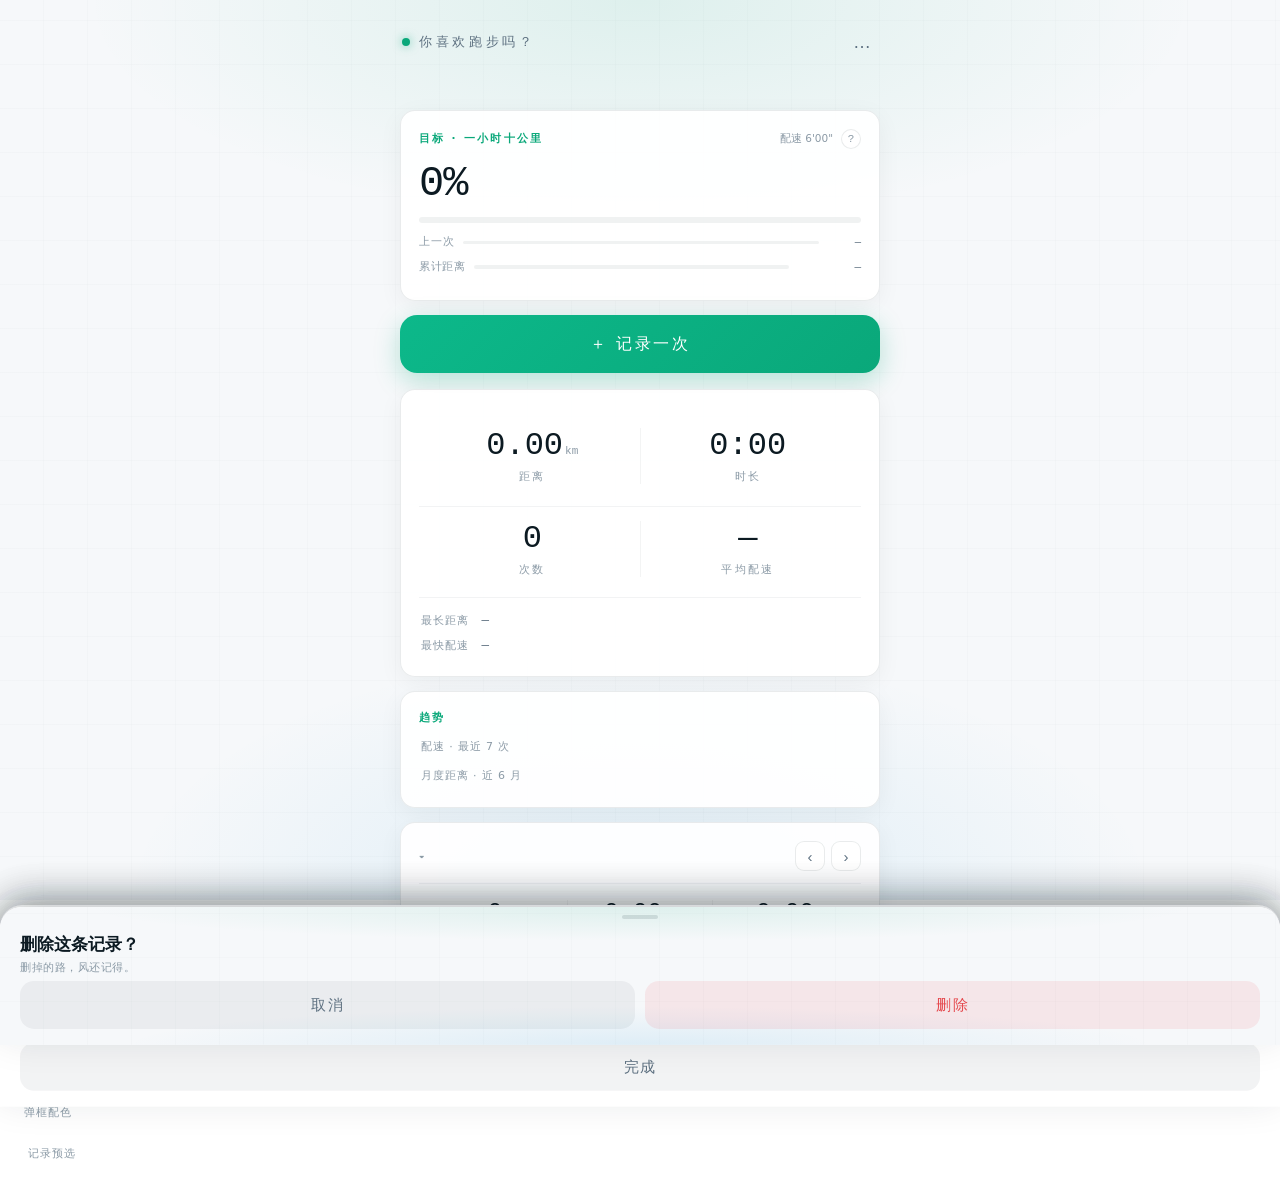
==== commit 06182e07: "彩蛋扩展至 28 个；localStorage 键集中管理与存档 schema 版本；日历局部渲染；app.js 按领域拆分为模块" ====
--- a/src/index.html
+++ b/src/index.html
@@ -335,6 +335,17 @@
 <div class="toast" id="toast"></div>
 <input type="file" id="importFile" accept="application/json,.json,text/plain" style="display:none">
 
-<script src="app.js"></script>
+<!-- JS 模块 -->
+<script src="js/01-core.js"></script>
+<script src="js/02-storage.js"></script>
+<script src="js/03-render.js"></script>
+<script src="js/04-calendar.js"></script>
+<script src="js/05-trend.js"></script>
+<script src="js/06-records.js"></script>
+<script src="js/07-settings.js"></script>
+<script src="js/08-events.js"></script>
+<script src="js/09-eggs.js"></script>
+<script src="js/10-app.js"></script>
+<!-- /JS 模块 -->
 </body>
 </html>
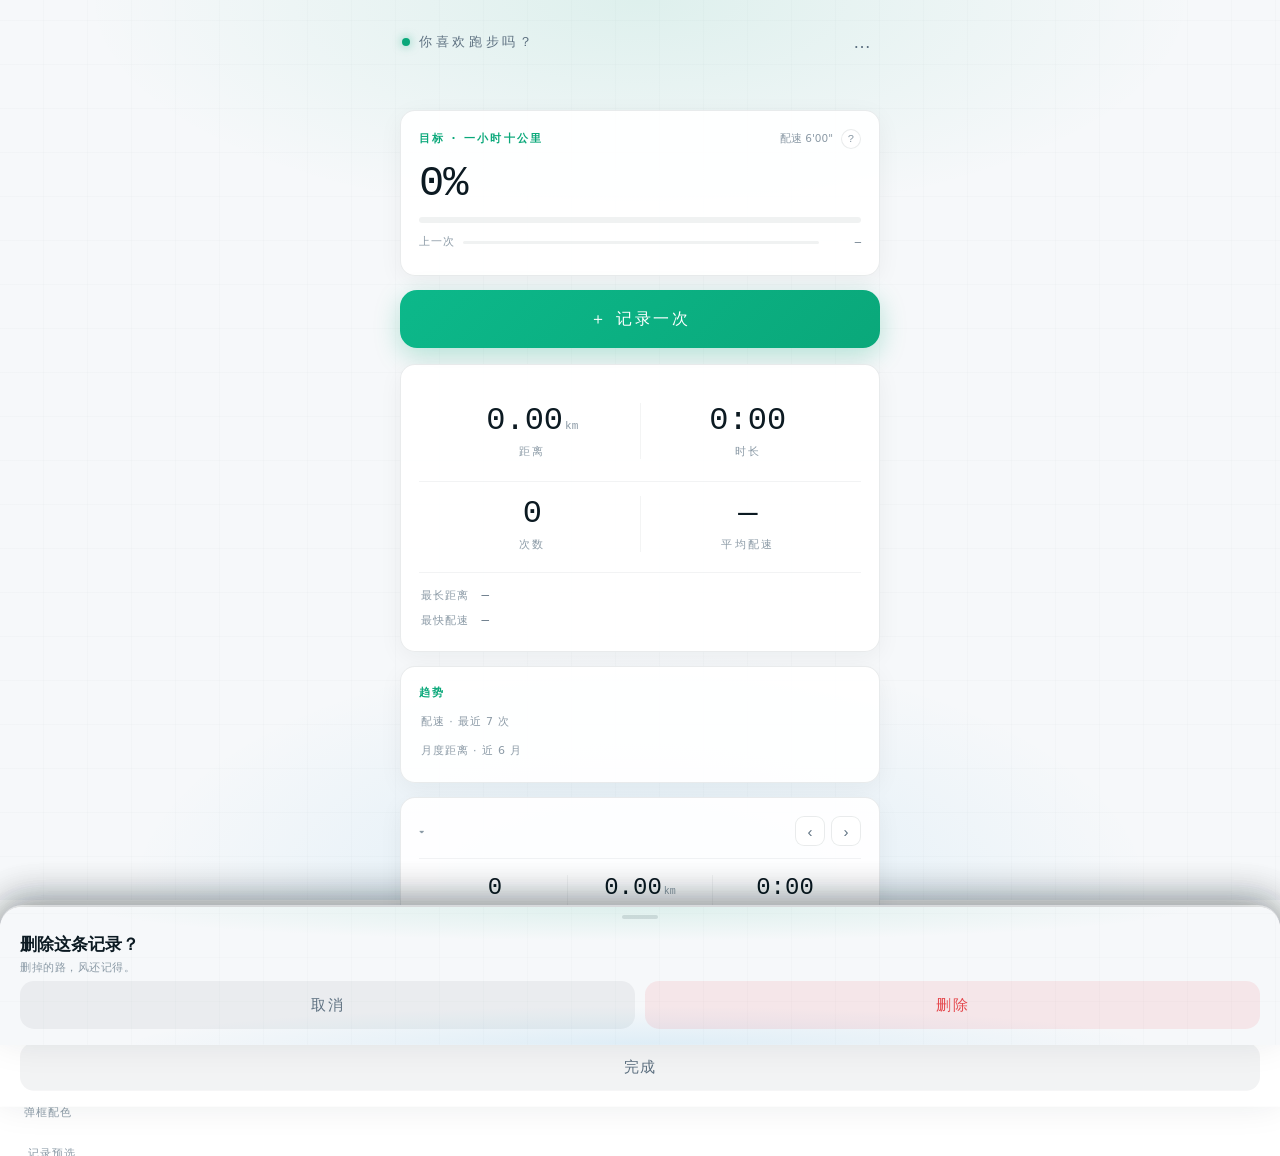
==== commit ac31ea0e: "目标卡移除累计距离进度条（保留综合含金量 + 上一次）" ====
--- a/src/index.html
+++ b/src/index.html
@@ -42,11 +42,6 @@
       <span class="last-val mono" id="goalLastVal">&mdash;</span>
     </div>
     <p class="goal-pred mono" id="goalPred"></p>
-    <div class="cum-row">
-      <span class="cum-lbl">累计距离</span>
-      <div class="cum-bar"><div class="cum-fill" id="goalCumBar"></div></div>
-      <span class="cum-val mono" id="goalCumVal">&mdash;</span>
-    </div>
     <p class="poem" id="goalPoem"></p>
   </section>
 
--- a/src/style.css
+++ b/src/style.css
@@ -400,9 +400,3 @@
 .chart{width:100%;}
 .chart svg{width:100%;height:auto;display:block;}
 .chart-empty{font-size:12px;color:var(--weak);text-align:center;padding:26px 0 30px;letter-spacing:.04em;}
-/* 目标卡累计距离 */
-.cum-row{display:flex;align-items:center;gap:8px;margin-top:10px;}
-.cum-lbl{flex:0 0 auto;font-size:11px;color:var(--weak);letter-spacing:.06em;}
-.cum-bar{flex:1;height:4px;border-radius:999px;background:rgba(13,32,45,.06);overflow:hidden;}
-.cum-fill{height:100%;width:0;border-radius:999px;background:linear-gradient(90deg,rgba(10,168,122,.55),rgba(11,142,214,.65));transition:width .6s cubic-bezier(.22,.61,.36,1);}
-.cum-val{flex:0 0 auto;font-size:11px;color:var(--sub);font-variant-numeric:tabular-nums;min-width:64px;text-align:right;}
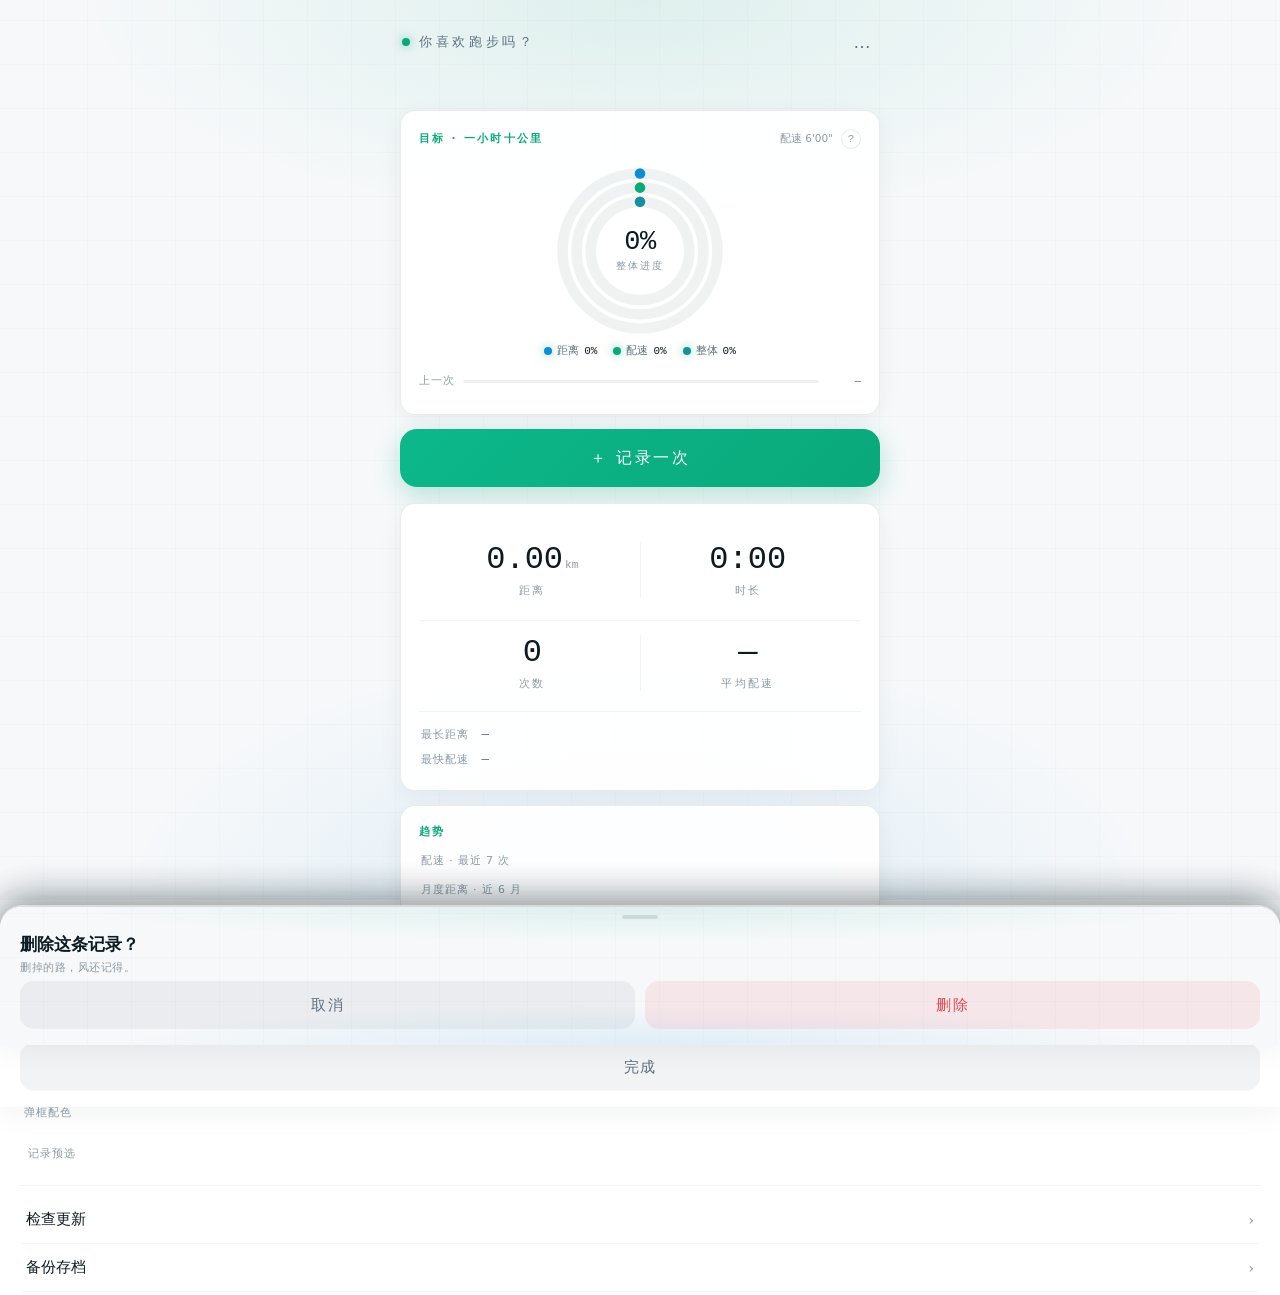
==== commit a8f05364: "目标卡改为同心三环（距离/配速/整体）；配速环带超额加成（每快15秒+5%）" ====
--- a/src/index.html
+++ b/src/index.html
@@ -31,11 +31,26 @@
         <button class="info-btn" id="goalInfo" aria-label="进度如何计算">?</button>
       </div>
     </div>
-    <div class="goal-nums">
-      <span class="big mono" id="goalPct">0%</span>
-    </div>
-    <div class="bar"><div class="bar-fill" id="goalBar"></div></div>
-    <div class="goal-best mono" id="goalBest"></div>
+    <div class="rings">
+      <svg viewBox="0 0 100 100" width="176" height="176" aria-hidden="true">
+        <circle class="ring-track" cx="50" cy="50" r="44"></circle>
+        <circle class="ring-arc" id="ringDistArc" cx="50" cy="50" r="44"></circle>
+        <circle class="ring-track" cx="50" cy="50" r="36"></circle>
+        <circle class="ring-arc" id="ringPaceArc" cx="50" cy="50" r="36"></circle>
+        <circle class="ring-track" cx="50" cy="50" r="28"></circle>
+        <circle class="ring-arc" id="ringGoalArc" cx="50" cy="50" r="28"></circle>
+      </svg>
+      <div class="ring-center">
+        <span class="ring-center-val mono" id="ringGoalPct">0%</span>
+        <span class="ring-center-lbl">整体进度</span>
+      </div>
+    </div>
+    <div class="ring-legend">
+      <span class="lg"><i class="dot d-dist"></i>距离 <b class="mono" id="ringDistPct">0%</b></span>
+      <span class="lg"><i class="dot d-pace"></i>配速 <b class="mono" id="ringPacePct">0%</b></span>
+      <span class="lg"><i class="dot d-goal"></i>整体 <b class="mono" id="ringGoalPctSub">0%</b></span>
+    </div>
+    <p class="ring-note mono" id="ringNote"></p>
     <div class="last-row">
       <span class="last-lbl">上一次</span>
       <div class="last-bar"><div class="last-fill" id="goalLastBar"></div></div>
@@ -199,30 +214,30 @@
   </div>
   <div class="sheet-body info-body">
     <div class="info-item">
-      <div class="info-k">单次含金量</div>
-      <div class="info-v">距离达成 &times; (50% + 50% &times; 配速达成)</div>
-    </div>
-    <div class="info-item">
-      <div class="info-k">距离达成</div>
-      <div class="info-v">本次距离 &divide; 10 km，封顶 100%</div>
+      <div class="info-k">距离环</div>
+      <div class="info-v">最长单次 &divide; 10 km；超过 10 km 继续累积（不封顶）</div>
+    </div>
+    <div class="info-item">
+      <div class="info-k">配速环</div>
+      <div class="info-v">距离权重 &times; (25% + 75% &times; 配速达成)，距离达 8 km 权重满分；取历史最佳单次</div>
+    </div>
+    <div class="info-item">
+      <div class="info-k">整体环</div>
+      <div class="info-v">距离达成 &times; (50% + 50% &times; 配速达成)，取历史最佳单次</div>
     </div>
     <div class="info-item">
       <div class="info-k">配速达成</div>
-      <div class="info-v">6&#39;00&quot; 记 100%，8&#39;00&quot; 记 0%，中间线性</div>
-    </div>
-    <div class="info-item">
-      <div class="info-k">综合进度</div>
-      <div class="info-v">历史所有记录里，单次含金量最高的那一次</div>
+      <div class="info-v">6&#39;00&quot; 记 100%，8&#39;00&quot; 记 0%，中间线性；比 6&#39;00&quot; 快则每快 15 秒 +5%</div>
     </div>
     <div class="info-item">
       <div class="info-k">上一次</div>
-      <div class="info-v">最近一次跑步的含金量，仅供参考</div>
+      <div class="info-v">最近一次跑步的整体含金量，仅供参考</div>
     </div>
     <div class="info-item">
       <div class="info-k">达成条件</div>
-      <div class="info-v">出现一次 &ge;10 km 且配速 &le;6&#39;00&quot; 的记录</div>
-    </div>
-    <p class="info-eg mono">例：9 km @ 6&#39;00&quot; &rarr; 90% &times; 100% = 90%<br>慢跑也有积累：3 km @ 10&#39;00&quot; &rarr; 30% &times; 50% = 15%</p>
+      <div class="info-v">距离 &ge;10 km；配速环：距离 &ge;8 km 且配速 &le;6&#39;00&quot;</div>
+    </div>
+    <p class="info-eg mono">例：9 km @ 6&#39;00&quot; &rarr; 距离 90% / 配速 100% / 整体 90%<br>跑得快有加成：8 km @ 5&#39;45&quot; &rarr; 配速 105%</p>
   </div>
   <div class="sheet-foot">
     <button class="btn ghost" id="infoDone">知道啦</button>
--- a/src/style.css
+++ b/src/style.css
@@ -171,6 +171,27 @@
 .info-v{font-size:13px;color:var(--ink);line-height:1.6;}
 .info-eg{margin-top:12px;font-size:11.5px;color:var(--green);background:rgba(10,168,122,.06);border:1px solid rgba(10,168,122,.16);border-radius:10px;padding:8px 12px;text-align:center;}
 .poem{margin-top:10px;font-size:11.5px;color:var(--sub);letter-spacing:.04em;}
+/* ---------- 目标环 ---------- */
+.rings{position:relative;width:176px;height:176px;margin:6px auto 4px;}
+.rings svg{position:absolute;inset:0;width:100%;height:100%;display:block;transform:rotate(-90deg);}
+.ring-track{fill:none;stroke:rgba(13,32,45,.06);stroke-width:6;}
+.ring-arc{fill:none;stroke-width:6;stroke-linecap:round;stroke-dasharray:0 999;transition:stroke-dasharray .6s cubic-bezier(.22,.61,.36,1);}
+#ringDistArc{stroke:var(--blue);}
+#ringPaceArc{stroke:var(--green);}
+#ringGoalArc{stroke:#14919b;}
+.ring-arc.done{stroke:#d9a441;}
+.ring-center{position:absolute;inset:0;display:flex;flex-direction:column;align-items:center;justify-content:center;gap:3px;pointer-events:none;}
+.ring-center-val{font-size:27px;font-weight:500;color:var(--ink);letter-spacing:-.02em;line-height:1;}
+.ring-center-val.done{color:#c98a2e;}
+.ring-center-lbl{font-size:10px;color:var(--weak);letter-spacing:.22em;}
+.ring-legend{display:flex;justify-content:center;gap:16px;margin:4px 0 6px;flex-wrap:wrap;}
+.lg{display:flex;align-items:center;gap:5px;font-size:11px;color:var(--sub);}
+.lg b{color:var(--ink);font-weight:500;}
+.dot{width:8px;height:8px;border-radius:50%;display:inline-block;flex:0 0 auto;}
+.d-dist{background:var(--blue);}
+.d-pace{background:var(--green);}
+.d-goal{background:#14919b;}
+.ring-note{font-size:10.5px;color:var(--sub);text-align:center;margin:0 0 4px;white-space:nowrap;overflow:hidden;text-overflow:ellipsis;}
 
 /* ---------- 记录按钮 ---------- */
 .record-btn{
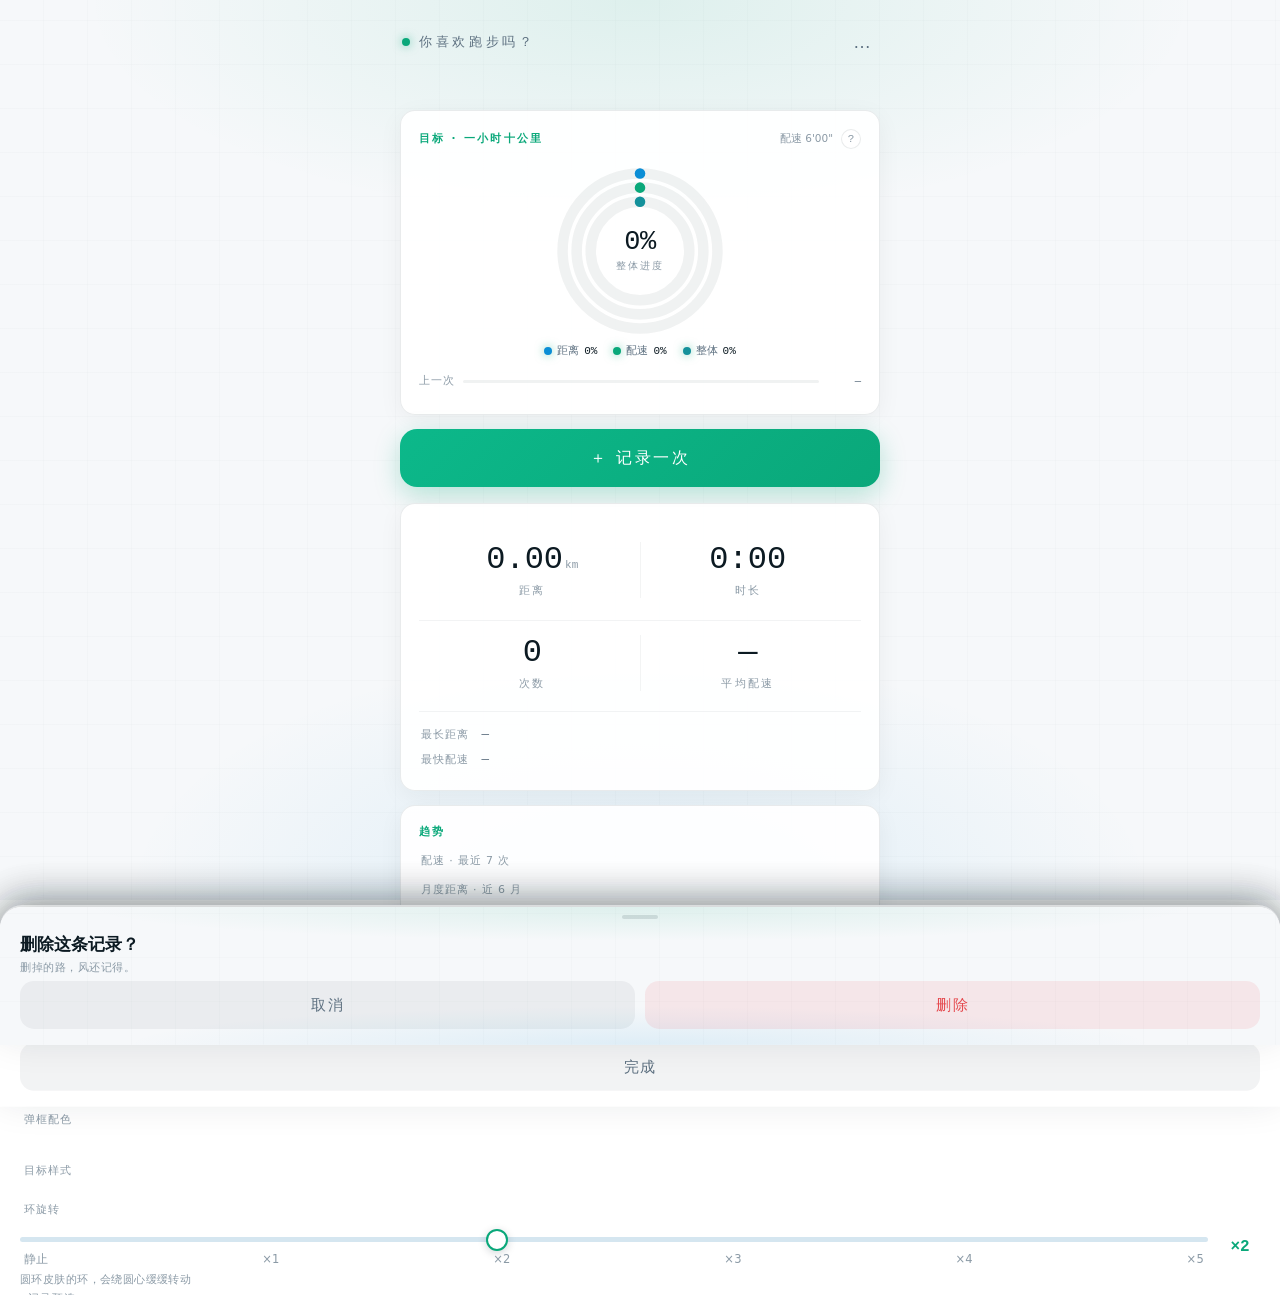
==== commit 8b7cc0e6: "v1.1.3: 圆环皮肤新增动态旋转（配速环反向），菜单可拖滑块调速（静止~5倍）" ====
--- a/src/index.html
+++ b/src/index.html
@@ -31,25 +31,93 @@
         <button class="info-btn" id="goalInfo" aria-label="进度如何计算">?</button>
       </div>
     </div>
-    <div class="rings">
-      <svg viewBox="0 0 100 100" width="176" height="176" aria-hidden="true">
-        <circle class="ring-track" cx="50" cy="50" r="44"></circle>
-        <circle class="ring-arc" id="ringDistArc" cx="50" cy="50" r="44"></circle>
-        <circle class="ring-track" cx="50" cy="50" r="36"></circle>
-        <circle class="ring-arc" id="ringPaceArc" cx="50" cy="50" r="36"></circle>
-        <circle class="ring-track" cx="50" cy="50" r="28"></circle>
-        <circle class="ring-arc" id="ringGoalArc" cx="50" cy="50" r="28"></circle>
-      </svg>
-      <div class="ring-center">
-        <span class="ring-center-val mono" id="ringGoalPct">0%</span>
-        <span class="ring-center-lbl">整体进度</span>
-      </div>
-    </div>
+    <div class="rings-wrap" id="goalSkinRings">
+      <div class="rings">
+        <svg viewBox="0 0 100 100" width="176" height="176" aria-hidden="true">
+          <circle class="ring-track" cx="50" cy="50" r="44"></circle>
+          <circle class="ring-arc" id="ringDistArc" cx="50" cy="50" r="44"></circle>
+          <circle class="ring-track" cx="50" cy="50" r="36"></circle>
+          <circle class="ring-arc" id="ringPaceArc" cx="50" cy="50" r="36"></circle>
+          <circle class="ring-track" cx="50" cy="50" r="28"></circle>
+          <circle class="ring-arc" id="ringGoalArc" cx="50" cy="50" r="28"></circle>
+        </svg>
+        <div class="ring-center">
+          <span class="ring-center-val mono" id="ringGoalPct">0%</span>
+          <span class="ring-center-lbl">整体进度</span>
+        </div>
+      </div>
+    </div>
+    <div class="mountain-wrap" id="goalSkinMountain">
+      <div class="mountain">
+        <svg viewBox="0 0 100 100" aria-hidden="true">
+          <defs>
+            <linearGradient id="mtSky" x1="0" y1="0" x2="0" y2="1">
+              <stop offset="0" stop-color="#fdeef6"></stop>
+              <stop offset=".45" stop-color="#e9f3fc"></stop>
+              <stop offset="1" stop-color="#f7fafb"></stop>
+            </linearGradient>
+            <linearGradient id="mtRidge" x1="0" y1="1" x2="0" y2="0">
+              <stop offset="0" stop-color="#cfe2f2"></stop>
+              <stop offset="1" stop-color="#eaf3fb"></stop>
+            </linearGradient>
+            <linearGradient id="mtBody" x1="0" y1="1" x2="0" y2="0">
+              <stop offset="0" stop-color="#63c98c"></stop>
+              <stop offset=".7" stop-color="#8ee0b0"></stop>
+              <stop offset="1" stop-color="#c6f0d8"></stop>
+            </linearGradient>
+            <linearGradient id="mtLine" x1="0" y1="1" x2="0" y2="0">
+              <stop offset="0" stop-color="#3b9cd8"></stop>
+              <stop offset="1" stop-color="#8ecdf0"></stop>
+            </linearGradient>
+            <filter id="mtSoft" x="-40%" y="-40%" width="180%" height="180%"><feGaussianBlur stdDeviation="2"></feGaussianBlur></filter>
+            <filter id="mtGlow" x="-60%" y="-60%" width="220%" height="220%"><feGaussianBlur stdDeviation="3.2"></feGaussianBlur></filter>
+            <path id="mtPath" d="M 6 88 C 26 87 42 70 55 34 C 58 24 64 24 67 34 C 80 70 92 87 96 88 Z"></path>
+            <clipPath id="mtClip"><use href="#mtPath"></use></clipPath>
+            <clipPath id="mtRise"><rect id="mtRiseRect" x="0" y="88" width="100" height="0"></rect></clipPath>
+          </defs>
+          <rect x="0" y="0" width="100" height="100" fill="url(#mtSky)"></rect>
+          <circle cx="26" cy="20" r="2.2" fill="#fff" opacity=".7" filter="url(#mtSoft)"></circle>
+          <circle cx="88" cy="34" r="1.8" fill="#fde3ee" opacity=".7" filter="url(#mtSoft)"></circle>
+          <circle cx="14" cy="44" r="1.6" fill="#fff" opacity=".6" filter="url(#mtSoft)"></circle>
+          <circle cx="77" cy="20" r="9" fill="#fff" opacity=".9" filter="url(#mtSoft)"></circle>
+          <circle cx="77" cy="20" r="6" fill="#ffe9f2" opacity=".95" filter="url(#mtSoft)"></circle>
+          <path d="M -4 92 C 22 86 42 66 60 50 C 74 64 86 86 104 92 Z" fill="url(#mtRidge)" opacity=".9"></path>
+          <rect class="mt-mist" x="2" y="66" width="96" height="7" rx="3.5" fill="#fff" opacity=".5" filter="url(#mtSoft)"></rect>
+          <rect class="mt-mist" x="-6" y="76" width="110" height="6" rx="3" fill="#fff" opacity=".35" filter="url(#mtSoft)"></rect>
+          <g class="mt-glow">
+            <g clip-path="url(#mtClip)">
+              <rect id="mtBodyGlow" x="0" y="28" width="100" height="60" fill="url(#mtBody)" filter="url(#mtGlow)" opacity=".5"></rect>
+            </g>
+          </g>
+          <g clip-path="url(#mtClip)">
+            <rect id="mtBody" x="0" y="28" width="100" height="60" fill="url(#mtBody)" opacity=".92"></rect>
+          </g>
+          <g clip-path="url(#mtRise)">
+          <path id="mtOutlineGlow" d="M 6 88 C 26 87 42 70 55 34 C 58 24 64 24 67 34 C 80 70 92 87 96 88 Z" fill="none" stroke="url(#mtLine)" stroke-width="2.6" stroke-linecap="round" filter="url(#mtGlow)" opacity=".55" class="mt-glow"></path>
+          <path id="mtOutline" d="M 6 88 C 26 87 42 70 55 34 C 58 24 64 24 67 34 C 80 70 92 87 96 88 Z" fill="none" stroke="url(#mtLine)" stroke-width="2.2" stroke-linecap="round"></path>
+          </g>
+          <path d="M 6 88 C 26 87 42 70 55 34 C 58 24 64 24 67 34 C 80 70 92 87 96 88 Z" fill="none" stroke="#9fb8cc" stroke-width="1.4" stroke-dasharray="2 4" opacity=".55"></path>
+          <g>
+            <line id="mtPole" x1="61" y1="88" x2="61" y2="79" stroke="#0c1a22" stroke-width="1.4" stroke-linecap="round"></line>
+            <path id="mtFlagGlow" d="M 61 79 L 69 82 L 61 85 Z" fill="#f48fb1" filter="url(#mtSoft)"></path>
+            <path id="mtFlag" d="M 61 79 L 69 82 L 61 85 Z" fill="#f48fb1"></path>
+            <rect id="mtPillBg" x="53" y="69.7" width="16" height="8.6" rx="4.3" fill="#fde9f1" stroke="#f6b6cc" stroke-width=".7"></rect>
+            <text id="mtPill" x="61" y="74.7" text-anchor="middle" font-size="6.4" font-weight="600" fill="#d45f8d">0%</text>
+          </g>
+          <rect x="0" y="87" width="100" height="9" fill="#c8dcec" opacity=".5" filter="url(#mtSoft)"></rect>
+        </svg>
+      </div>
+    </div>
+
+    
+
     <div class="ring-legend">
       <span class="lg"><i class="dot d-dist"></i>距离 <b class="mono" id="ringDistPct">0%</b></span>
       <span class="lg"><i class="dot d-pace"></i>配速 <b class="mono" id="ringPacePct">0%</b></span>
       <span class="lg"><i class="dot d-goal"></i>整体 <b class="mono" id="ringGoalPctSub">0%</b></span>
     </div>
+
+
     <p class="ring-note mono" id="ringNote"></p>
     <div class="last-row">
       <span class="last-lbl">上一次</span>
@@ -214,15 +282,15 @@
   </div>
   <div class="sheet-body info-body">
     <div class="info-item">
-      <div class="info-k">距离环</div>
-      <div class="info-v">最长单次 &divide; 10 km；超过 10 km 继续累积（不封顶）</div>
-    </div>
-    <div class="info-item">
-      <div class="info-k">配速环</div>
+      <div class="info-k">距离</div>
+      <div class="info-v">最长单次 &divide; 10 km，超过 10 km 继续累积（不封顶）</div>
+    </div>
+    <div class="info-item">
+      <div class="info-k">配速</div>
       <div class="info-v">距离权重 &times; (25% + 75% &times; 配速达成)，距离达 8 km 权重满分；取历史最佳单次</div>
     </div>
     <div class="info-item">
-      <div class="info-k">整体环</div>
+      <div class="info-k">整体</div>
       <div class="info-v">距离达成 &times; (50% + 50% &times; 配速达成)，取历史最佳单次</div>
     </div>
     <div class="info-item">
@@ -235,7 +303,7 @@
     </div>
     <div class="info-item">
       <div class="info-k">达成条件</div>
-      <div class="info-v">距离 &ge;10 km；配速环：距离 &ge;8 km 且配速 &le;6&#39;00&quot;</div>
+      <div class="info-v">距离 &ge;10 km；配速：距离 &ge;8 km 且配速 &le;6&#39;00&quot;</div>
     </div>
     <p class="info-eg mono">例：9 km @ 6&#39;00&quot; &rarr; 距离 90% / 配速 100% / 整体 90%<br>跑得快有加成：8 km @ 5&#39;45&quot; &rarr; 配速 105%</p>
   </div>
@@ -279,7 +347,23 @@
     <div class="bg-row" id="sheetBgRow"></div>
   </div>
 
-  <div class="preset-sec">
+    <div class="goalskin-sec">
+    <div class="bg-lbl">目标样式</div>
+    <div class="goalskin-row" id="goalSkinRow"></div>
+  </div>
+
+  <div class="spin-sec">
+    <div class="bg-lbl">环旋转</div>
+    <div class="spin-row" id="spinRow">
+      <div class="spin-slider-wrap">
+        <input type="range" id="spinSlider" min="0" max="5" step="1" value="2" aria-label="环旋转速度">
+        <div class="spin-ticks"><span>静止</span><span>&times;1</span><span>&times;2</span><span>&times;3</span><span>&times;4</span><span>&times;5</span></div>
+      </div>
+      <div class="spin-val" id="spinLabel">&times;2</div>
+    </div>
+    <div class="spin-hint">圆环皮肤的环，会绕圆心缓缓转动</div>
+  </div>
+<div class="preset-sec">
     <div class="bg-lbl">记录预选</div>
     <div id="presetSettings"></div>
   </div>
--- a/src/style.css
+++ b/src/style.css
@@ -171,9 +171,9 @@
 .info-v{font-size:13px;color:var(--ink);line-height:1.6;}
 .info-eg{margin-top:12px;font-size:11.5px;color:var(--green);background:rgba(10,168,122,.06);border:1px solid rgba(10,168,122,.16);border-radius:10px;padding:8px 12px;text-align:center;}
 .poem{margin-top:10px;font-size:11.5px;color:var(--sub);letter-spacing:.04em;}
-/* ---------- 目标环 ---------- */
-.rings{position:relative;width:176px;height:176px;margin:6px auto 4px;}
-.rings svg{position:absolute;inset:0;width:100%;height:100%;display:block;transform:rotate(-90deg);}
+/* ---------- 目标样式 ---------- */
+.rings-wrap .rings{position:relative;width:176px;height:176px;margin:6px auto 4px;}
+.rings-wrap .rings svg{position:absolute;inset:0;width:100%;height:100%;display:block;transform:rotate(-90deg);}
 .ring-track{fill:none;stroke:rgba(13,32,45,.06);stroke-width:6;}
 .ring-arc{fill:none;stroke-width:6;stroke-linecap:round;stroke-dasharray:0 999;transition:stroke-dasharray .6s cubic-bezier(.22,.61,.36,1);}
 #ringDistArc{stroke:var(--blue);}
@@ -184,6 +184,43 @@
 .ring-center-val{font-size:27px;font-weight:500;color:var(--ink);letter-spacing:-.02em;line-height:1;}
 .ring-center-val.done{color:#c98a2e;}
 .ring-center-lbl{font-size:10px;color:var(--weak);letter-spacing:.22em;}
+
+/* 圆环皮肤：三层环各自绕圆心旋转，速度不同（内快外慢，如行星公转） */
+.ring-arc{transform-box:view-box;transform-origin:50% 50%;}
+@keyframes ringSpin{from{transform:rotate(0deg);}to{transform:rotate(360deg);}}
+#ringDistArc{animation:ringSpin var(--spin-dist,17s) linear infinite;}
+#ringPaceArc{animation:ringSpin var(--spin-pace,13s) linear infinite reverse;}
+#ringGoalArc{animation:ringSpin var(--spin-goal,10s) linear infinite;}
+body[data-spin="off"] #ringDistArc,
+body[data-spin="off"] #ringPaceArc,
+body[data-spin="off"] #ringGoalArc{animation:none;}
+@media (prefers-reduced-motion: reduce){#ringDistArc,#ringPaceArc,#ringGoalArc{animation:none;}}
+
+/* 山峰 */
+.mountain-wrap .mountain{width:220px;margin:4px auto 2px;}
+.mountain-wrap .mountain svg{width:100%;height:auto;display:block;}
+.mt-mist{animation:mtDrift 7s ease-in-out infinite alternate;}
+.mt-glow{animation:mtBreathe 4s ease-in-out infinite;}
+@keyframes mtDrift{from{transform:translateX(-4px);}to{transform:translateX(6px);}}
+@keyframes mtBreathe{0%,100%{opacity:.55;}50%{opacity:.85;}}
+
+/* 皮肤切换 */
+#goalSkinMountain{display:none;}
+body[data-goalskin="mountain"] #goalSkinMountain{display:block;}
+body[data-goalskin="mountain"] #goalSkinRings{display:none;}
+
+/* 环旋转设置 */
+.spin-sec{margin-top:14px;}
+.spin-row{display:flex;align-items:center;gap:12px;}
+.spin-slider-wrap{flex:1;min-width:0;}
+#spinSlider{width:100%;height:5px;-webkit-appearance:none;appearance:none;border-radius:5px;background:linear-gradient(90deg,#d5e6f0,#d5e6f0);outline:none;margin:0;}
+#spinSlider::-webkit-slider-thumb{-webkit-appearance:none;appearance:none;width:22px;height:22px;border-radius:50%;background:#fff;border:2px solid #0aa87a;box-shadow:0 2px 8px rgba(13,32,45,.18);cursor:pointer;}
+#spinSlider::-moz-range-thumb{width:22px;height:22px;border-radius:50%;background:#fff;border:2px solid #0aa87a;box-shadow:0 2px 8px rgba(13,32,45,.18);cursor:pointer;}
+.spin-ticks{display:flex;justify-content:space-between;padding:6px 4px 0;font-size:11.5px;color:var(--weak);letter-spacing:.02em;}
+.spin-val{min-width:40px;text-align:center;font-family:var(--mono,monospace);font-size:16px;font-weight:700;color:#0aa87a;}
+.spin-hint{font-size:10.5px;color:var(--weak);margin-top:6px;letter-spacing:.04em;}
+
+/* 共享图例与说明 */
 .ring-legend{display:flex;justify-content:center;gap:16px;margin:4px 0 6px;flex-wrap:wrap;}
 .lg{display:flex;align-items:center;gap:5px;font-size:11px;color:var(--sub);}
 .lg b{color:var(--ink);font-weight:500;}
@@ -191,8 +228,19 @@
 .d-dist{background:var(--blue);}
 .d-pace{background:var(--green);}
 .d-goal{background:#14919b;}
+body[data-goalskin="mountain"] .d-dist{background:#3b9cd8;}
+body[data-goalskin="mountain"] .d-pace{background:#63c98c;}
+body[data-goalskin="mountain"] .d-goal{background:#f48fb1;}
 .ring-note{font-size:10.5px;color:var(--sub);text-align:center;margin:0 0 4px;white-space:nowrap;overflow:hidden;text-overflow:ellipsis;}
 
+/* 目标样式选择器 */
+.goalskin-sec{margin-top:14px;}
+.goalskin-row{display:flex;gap:10px;}
+.goalskin-card{flex:1;border:1px solid var(--line);border-radius:14px;background:#fff;padding:8px;display:flex;flex-direction:column;align-items:center;gap:6px;cursor:pointer;font-family:var(--sans);}
+.goalskin-card.on{border-color:#0aa87a;box-shadow:0 0 0 1px #0aa87a;}
+.sk-pv{width:66px;height:66px;display:block;}
+.goalskin-name{font-size:11px;color:var(--sub);}
+.goalskin-card.on .goalskin-name{color:var(--ink);font-weight:600;}
 /* ---------- 记录按钮 ---------- */
 .record-btn{
   display:block;width:100%;height:58px;margin:6px 0 16px;
